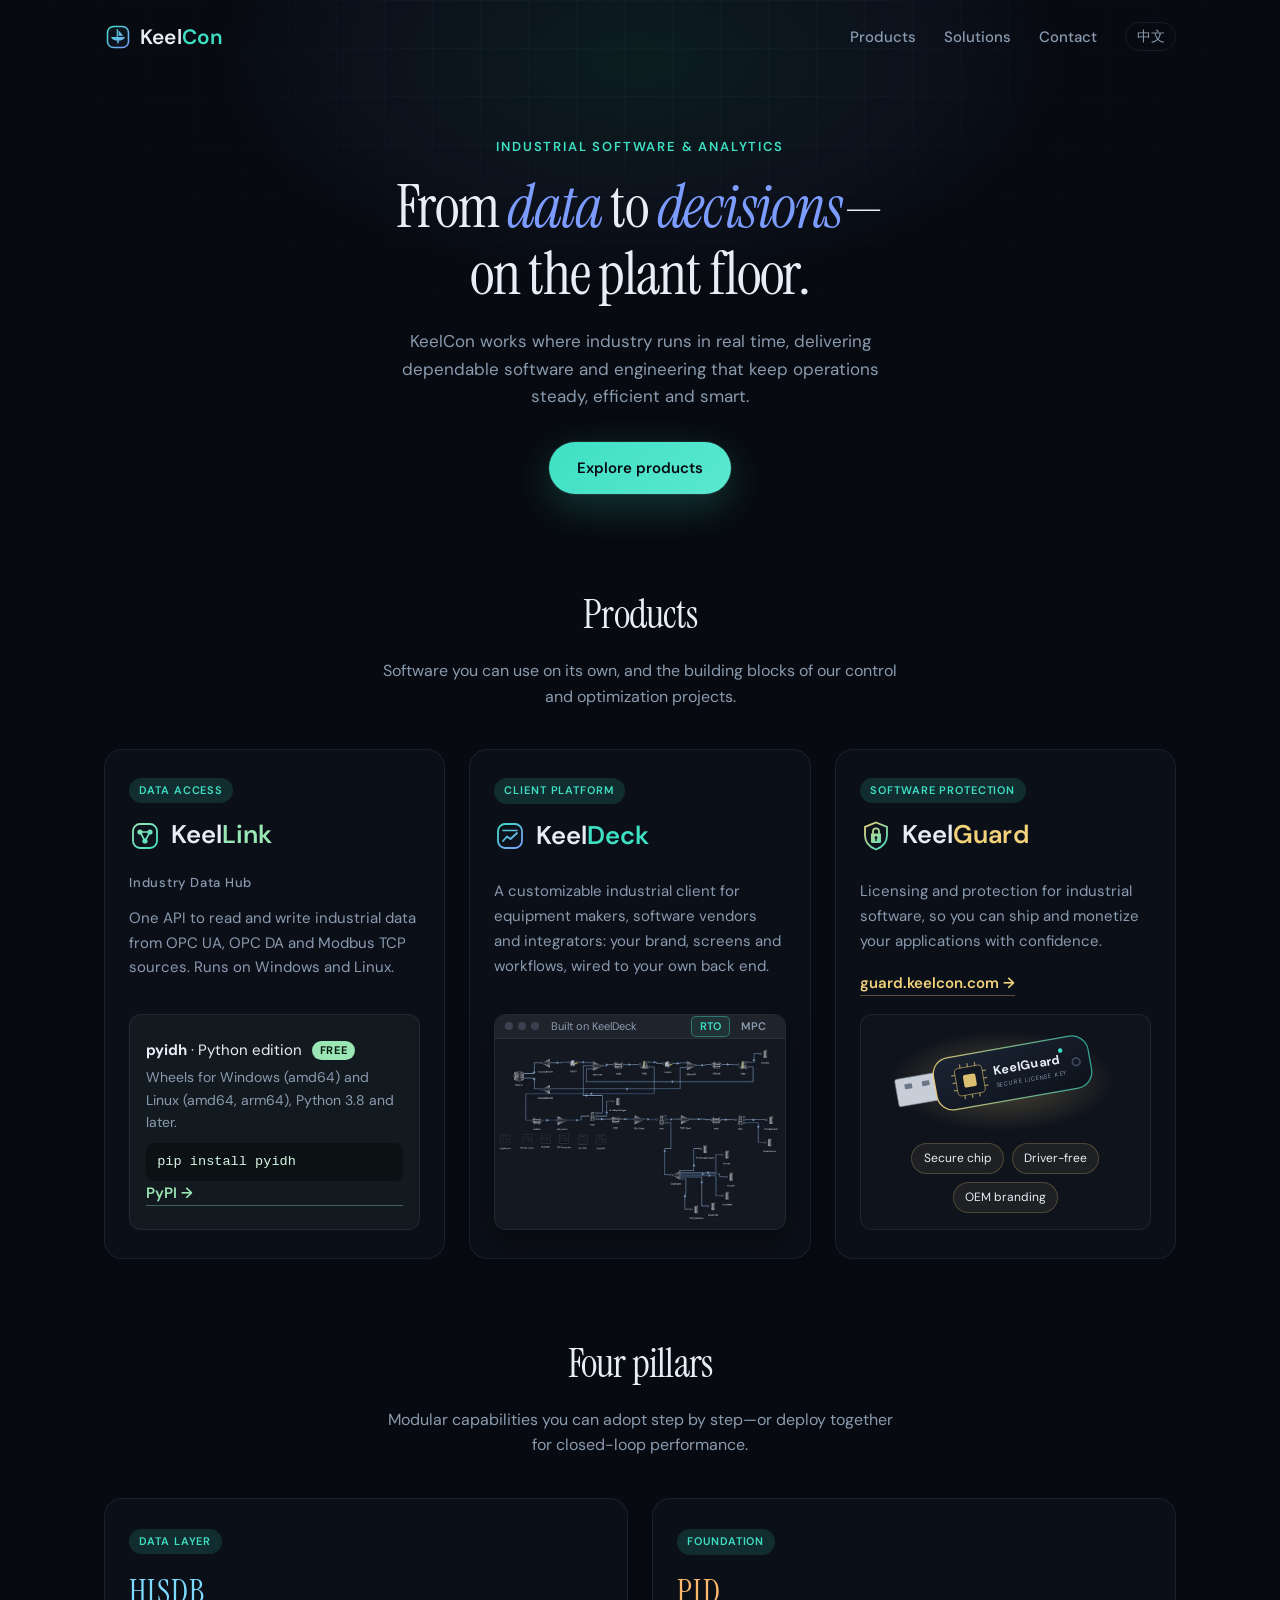
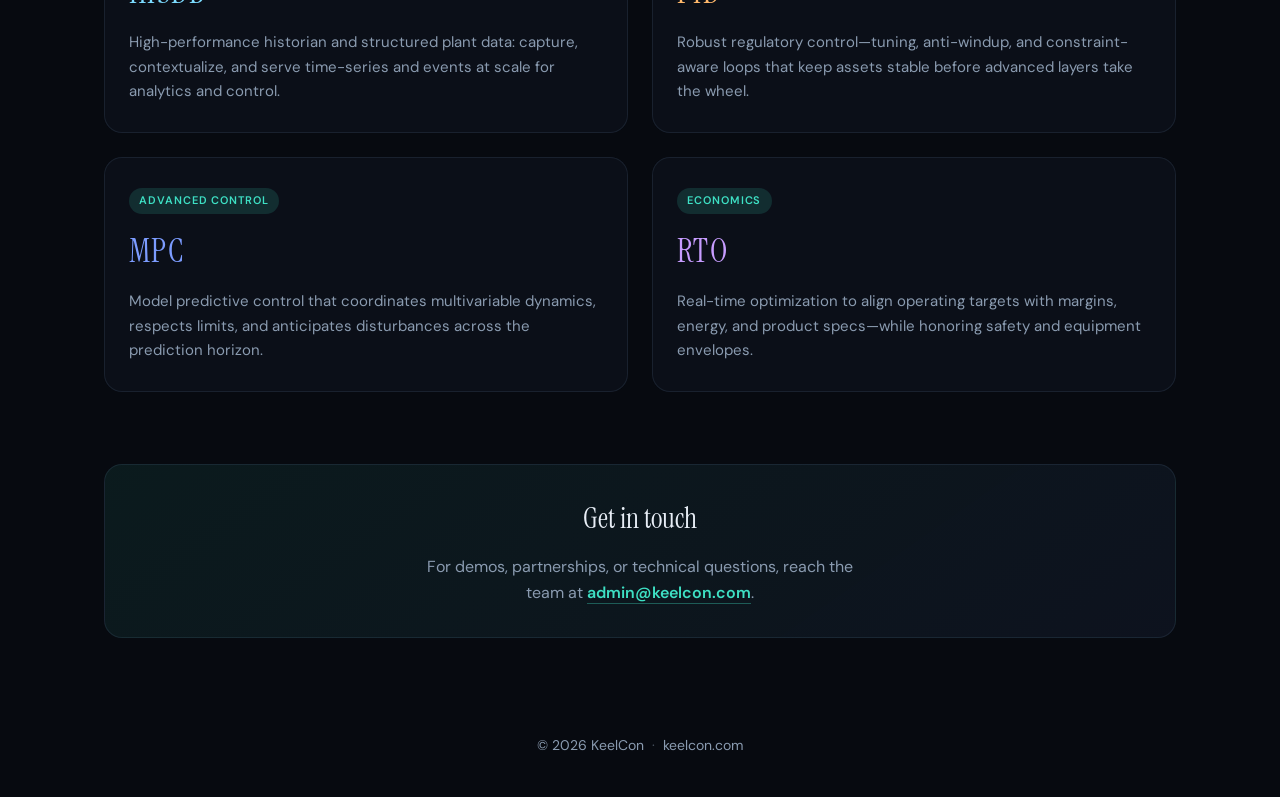
==== index.html @ d495a6c3 "Brand lockups for the logo and product names Icon + "Keel" in white + the rest in the brand colour, " ====
<!DOCTYPE html>
<html lang="en">
  <head>
    <meta charset="UTF-8" />
    <meta name="viewport" content="width=device-width, initial-scale=1.0" />
    <meta
      name="description"
      content="KeelCon — dependable real-time software for industrial operations: data access, client platforms, software protection, and advanced control and optimization."
    />
    <title>KeelCon — Industrial Software, Optimization &amp; Control</title>
    <link rel="canonical" href="https://keelcon.com/" />
    <link rel="alternate" hreflang="en" href="https://keelcon.com/" />
    <link rel="alternate" hreflang="zh-CN" href="https://keelcon.com/zh/" />
    <link rel="alternate" hreflang="x-default" href="https://keelcon.com/" />
    <meta property="og:site_name" content="KeelCon" />
    <meta property="og:title" content="KeelCon — Industrial Software, Optimization &amp; Control" />
    <meta
      property="og:description"
      content="Dependable real-time software for industrial operations, from data access and client platforms to software protection, control and optimization."
    />
    <meta property="og:url" content="https://keelcon.com/" />
    <meta property="og:type" content="website" />
    <meta property="og:locale" content="en_US" />
    <link rel="preconnect" href="https://fonts.googleapis.com" />
    <link rel="preconnect" href="https://fonts.gstatic.com" crossorigin />
    <link
      href="https://fonts.googleapis.com/css2?family=DM+Sans:ital,opsz,wght@0,9..40,400;0,9..40,500;0,9..40,600;0,9..40,700;1,9..40,400&family=Instrument+Serif:ital@0;1&display=swap"
      rel="stylesheet"
    />
    <link rel="stylesheet" href="/styles.css?v=8" />
  </head>
  <body>
    <div class="bg-grid" aria-hidden="true"></div>
    <div class="bg-glow" aria-hidden="true"></div>

    <header class="site-header">
      <a class="logo" href="https://keelcon.com/" aria-label="KeelCon"><svg class="brand-mark" viewBox="0 0 32 32" fill="none" aria-hidden="true"><defs><linearGradient id="kc-g" x1="4" y1="3" x2="28" y2="29" gradientUnits="userSpaceOnUse"><stop stop-color="#3ee0c4"/><stop offset="1" stop-color="#7c9cff"/></linearGradient></defs><rect x="4" y="4" width="24" height="24" rx="7" fill="#0d131d" stroke="url(#kc-g)" stroke-width="1.8"/><path d="M15.2 7.5v8" stroke="url(#kc-g)" stroke-width="1.4" stroke-linecap="round"/><path d="M16.6 8.2l5.4 6.3h-5.4z" fill="url(#kc-g)"/><path d="M8 16h16c-1.1 2.9-3.9 4.4-8 4.4s-6.9-1.5-8-4.4z" fill="url(#kc-g)"/><path d="M14.6 20.2h2.8L16 24.6z" fill="url(#kc-g)"/></svg><span class="brand-word">Keel<b>Con</b></span></a>
      <nav class="nav" aria-label="Primary">
        <a href="#products">Products</a>
        <a class="nav-optional" href="#solutions">Solutions</a>
        <a href="#contact">Contact</a>
        <a class="lang-switch" href="/zh/" hreflang="zh-CN" lang="zh-CN" data-lang="zh">中文</a>
      </nav>
    </header>

    <main>
      <section class="hero">
        <p class="hero-eyebrow">Industrial software &amp; analytics</p>
        <h1 class="hero-title">
          From <em>data</em> to <em>decisions</em>—on the plant floor.
        </h1>
        <p class="hero-lead">
          KeelCon works where industry runs in real time, delivering dependable
          software and engineering that keep operations steady, efficient and
          smart.
        </p>
        <a class="cta" href="#products">Explore products</a>
      </section>

      <section id="products" class="products" aria-labelledby="products-heading">
        <div class="section-head">
          <h2 id="products-heading">Products</h2>
          <p class="section-sub">
            Software you can use on its own, and the building blocks of our
            control and optimization projects.
          </p>
        </div>

        <ul class="pillar-grid product-grid">
          <li class="pillar pillar--keellink">
            <span class="pillar-tag">Data access</span>
            <h3 class="pillar-name"><span class="brand-lockup"><svg class="brand-mark" viewBox="0 0 32 32" fill="none" aria-hidden="true"><defs><linearGradient id="kl-g" x1="4" y1="3" x2="28" y2="29" gradientUnits="userSpaceOnUse"><stop stop-color="#9ae6b4"/><stop offset="1" stop-color="#3ee0c4"/></linearGradient></defs><rect x="4" y="4" width="24" height="24" rx="7" fill="#0d131d" stroke="url(#kl-g)" stroke-width="1.8"/><path d="M11 12l10 0M11 12l5 9M21 12l-5 9" stroke="url(#kl-g)" stroke-width="1.6" stroke-linecap="round"/><circle cx="11" cy="12" r="2.6" fill="url(#kl-g)"/><circle cx="21" cy="12" r="2.6" fill="url(#kl-g)"/><circle cx="16" cy="21" r="2.6" fill="url(#kl-g)"/></svg><span class="brand-word">Keel<b>Link</b></span></span><small class="pillar-fullname">Industry Data Hub</small></h3>
            <p class="pillar-desc">
              One API to read and write industrial data from OPC UA, OPC DA and
              Modbus TCP sources. Runs on Windows and Linux.
            </p>
            <div class="pillar-sub pillar-visual">
              <p class="pillar-sub-head">
                <b>pyidh</b> · Python edition <span class="tag-free">Free</span>
              </p>
              <p class="pillar-sub-desc">Wheels for Windows (amd64) and Linux (amd64, arm64), Python 3.8 and later.</p>
              <code class="pip">pip install pyidh</code>
              <a class="pillar-link" href="https://pypi.org/project/pyidh/">PyPI →</a>
            </div>
          </li>
          <li class="pillar pillar--keeldeck">
            <span class="pillar-tag">Client platform</span>
            <h3 class="pillar-name"><span class="brand-lockup"><svg class="brand-mark" viewBox="0 0 32 32" fill="none" aria-hidden="true"><defs><linearGradient id="kd-g" x1="4" y1="3" x2="28" y2="29" gradientUnits="userSpaceOnUse"><stop stop-color="#3ee0c4"/><stop offset="1" stop-color="#7c9cff"/></linearGradient></defs><rect x="4" y="4" width="24" height="24" rx="7" fill="#0d131d" stroke="url(#kd-g)" stroke-width="1.8"/><path d="M9 10.5h14" stroke="url(#kd-g)" stroke-width="1.6" stroke-linecap="round"/><path d="M9 21l4-4.5 3.5 2.5L23 13" stroke="url(#kd-g)" stroke-width="1.8" stroke-linecap="round" stroke-linejoin="round"/></svg><span class="brand-word">Keel<b>Deck</b></span></span></h3>
            <p class="pillar-desc">
              A customizable industrial client for equipment makers, software
              vendors and integrators: your brand, screens and workflows, wired
              to your own back end.
            </p>
            <div class="pillar-visual deck-shot">
              <div class="deck-shot-bar">
                <i aria-hidden="true"></i><i aria-hidden="true"></i><i aria-hidden="true"></i>
                <span class="deck-shot-label">Built on KeelDeck</span>
                <span class="deck-tabs" role="tablist" aria-label="Screenshots">
                  <button type="button" role="tab" aria-selected="true" data-shot="rto">RTO</button>
                  <button type="button" role="tab" aria-selected="false" data-shot="mpc">MPC</button>
                </span>
              </div>
              <a class="deck-shot-img fit-contain is-active" data-shot="rto" href="/img/keeldeck-rto-full.webp" target="_blank" rel="noopener" title="View full screenshot">
                <img src="/img/keeldeck-rto-card.webp" width="760" height="465" alt="A real-time optimization (RTO) client built on KeelDeck: process flowsheet" loading="lazy" decoding="async" />
              </a>
              <a class="deck-shot-img" data-shot="mpc" href="/img/keeldeck-full.webp?v=2" target="_blank" rel="noopener" title="View full screenshot">
                <img src="/img/keeldeck-card.webp?v=2" width="694" height="408" alt="An advanced process control (MPC) client built on KeelDeck: identification test trends for three manipulated variables" loading="lazy" decoding="async" />
              </a>
            </div>
          </li>
          <li class="pillar pillar--guard">
            <span class="pillar-tag">Software protection</span>
            <h3 class="pillar-name"><span class="brand-lockup"><svg class="brand-mark" viewBox="0 0 32 32" fill="none" aria-hidden="true"><defs><linearGradient id="kg-g" x1="4" y1="3" x2="28" y2="29" gradientUnits="userSpaceOnUse"><stop stop-color="#f2d27a"/><stop offset="1" stop-color="#3ee0c4"/></linearGradient></defs><path d="M16 2.5 27 6.8v8.4c0 6.6-4.6 11.8-11 14.3C9.6 27 5 21.8 5 15.2V6.8L16 2.5Z" fill="#0d131d" stroke="url(#kg-g)" stroke-width="1.8"/><path d="M11 13.5h10v8.2a1.3 1.3 0 0 1-1.3 1.3h-7.4a1.3 1.3 0 0 1-1.3-1.3v-8.2Z" fill="url(#kg-g)"/><path d="M13 13.5v-2.2a3 3 0 0 1 6 0v2.2" stroke="url(#kg-g)" stroke-width="1.8" stroke-linecap="round"/><circle cx="16" cy="17.6" r="1.4" fill="#0d131d"/><path d="M16 18.6v2" stroke="#0d131d" stroke-width="1.4" stroke-linecap="round"/></svg><span class="brand-word">Keel<b>Guard</b></span></span></h3>
            <p class="pillar-desc">
              Licensing and protection for industrial software, so you can ship
              and monetize your applications with confidence.
            </p>
            <a class="pillar-link" href="https://guard.keelcon.com/en/">guard.keelcon.com →</a>
            <div class="pillar-visual guard-visual">
              <svg class="dongle-art" viewBox="30 70 370 160" role="img" aria-label="KeelGuard USB dongle">
                <defs>
                  <linearGradient id="kg-body" x1="0" y1="0" x2="1" y2="1">
                    <stop offset="0" stop-color="#1b2433" />
                    <stop offset="1" stop-color="#0d121b" />
                  </linearGradient>
                  <linearGradient id="kg-edge" x1="0" y1="0" x2="1" y2="0">
                    <stop offset="0" stop-color="#f2d27a" stop-opacity="0.9" />
                    <stop offset="1" stop-color="#3ee0c4" stop-opacity="0.7" />
                  </linearGradient>
                  <radialGradient id="kg-glow" cx="0.5" cy="0.5" r="0.5">
                    <stop offset="0" stop-color="#f2d27a" stop-opacity="0.28" />
                    <stop offset="1" stop-color="#f2d27a" stop-opacity="0" />
                  </radialGradient>
                </defs>
                <ellipse cx="210" cy="150" rx="180" ry="80" fill="url(#kg-glow)" />
                <g transform="rotate(-10 210 150)">
                  <rect x="42" y="118" width="70" height="44" rx="3" fill="#c7ced8" stroke="#8a95a5" />
                  <rect x="56" y="128" width="12" height="8" rx="1" fill="#6b7686" />
                  <rect x="84" y="128" width="12" height="8" rx="1" fill="#6b7686" />
                  <rect x="104" y="98" width="250" height="84" rx="26" fill="url(#kg-body)" stroke="url(#kg-edge)" stroke-width="2" />
                  <circle cx="332" cy="140" r="6" fill="none" stroke="#3a4557" stroke-width="3" />
                  <g transform="translate(138 118)">
                    <rect width="44" height="44" rx="6" fill="#111823" stroke="#f2d27a" stroke-opacity="0.8" />
                    <rect x="12" y="12" width="20" height="20" rx="3" fill="#f2d27a" fill-opacity="0.9" />
                    <path d="M-6 10h6M-6 22h6M-6 34h6M44 10h6M44 22h6M44 34h6M10 -6v6M22 -6v6M34 -6v6M10 44v6M22 44v6M34 44v6" stroke="#f2d27a" stroke-opacity="0.6" stroke-width="2" />
                  </g>
                  <text x="200" y="138" fill="#e8eef6" font-size="20" font-weight="700" letter-spacing="0.5">KeelGuard</text>
                  <text x="200" y="158" fill="#8a9bb0" font-size="9.5" letter-spacing="1.4">SECURE LICENSE KEY</text>
                  <circle cx="310" cy="118" r="3.5" fill="#3ee0c4" />
                </g>
              </svg>
              <ul class="cap-list"><li>Secure chip</li><li>Driver-free</li><li>OEM branding</li></ul>
            </div>
          </li>
        </ul>
      </section>

      <section id="solutions" class="solutions" aria-labelledby="solutions-heading">
        <div class="section-head">
          <h2 id="solutions-heading">Four pillars</h2>
          <p class="section-sub">
            Modular capabilities you can adopt step by step—or deploy together for
            closed-loop performance.
          </p>
        </div>

        <ul class="pillar-grid">
          <li class="pillar pillar--hisdb">
            <span class="pillar-tag">Data layer</span>
            <h3 class="pillar-name">HISDB</h3>
            <p class="pillar-desc">
              High-performance historian and structured plant data: capture,
              contextualize, and serve time-series and events at scale for
              analytics and control.
            </p>
          </li>
          <li class="pillar pillar--pid">
            <span class="pillar-tag">Foundation</span>
            <h3 class="pillar-name">PID</h3>
            <p class="pillar-desc">
              Robust regulatory control—tuning, anti-windup, and constraint-aware
              loops that keep assets stable before advanced layers take the wheel.
            </p>
          </li>
          <li class="pillar pillar--mpc">
            <span class="pillar-tag">Advanced control</span>
            <h3 class="pillar-name">MPC</h3>
            <p class="pillar-desc">
              Model predictive control that coordinates multivariable dynamics,
              respects limits, and anticipates disturbances across the prediction
              horizon.
            </p>
          </li>
          <li class="pillar pillar--rto">
            <span class="pillar-tag">Economics</span>
            <h3 class="pillar-name">RTO</h3>
            <p class="pillar-desc">
              Real-time optimization to align operating targets with margins,
              energy, and product specs—while honoring safety and equipment
              envelopes.
            </p>
          </li>
        </ul>
      </section>

      <section id="contact" class="contact" aria-labelledby="contact-heading">
        <div class="contact-card">
          <h2 id="contact-heading">Get in touch</h2>
          <p>
            For demos, partnerships, or technical questions, reach the team at
            <a class="email" href="mailto:admin@keelcon.com">admin@keelcon.com</a>.
          </p>
        </div>
      </section>
    </main>

    <footer class="site-footer">
      <span>&copy; <span id="year"></span> KeelCon</span>
      <span class="footer-dot" aria-hidden="true">·</span>
      <a href="https://keelcon.com/">keelcon.com</a>
    </footer>

    <script>
      document.getElementById("year").textContent = new Date().getFullYear();
      // Remember an explicit language choice; the edge redirect on "/" honours it.
      document.querySelectorAll("[data-lang]").forEach(function (a) {
        a.addEventListener("click", function () {
          document.cookie = "kc_lang=" + a.dataset.lang + "; path=/; max-age=31536000; SameSite=Lax; Secure";
        });
      });
      // KeelDeck screenshots: switch between the RTO and MPC views.
      document.querySelectorAll(".deck-shot").forEach(function (box) {
        var tabs = box.querySelectorAll("[role=tab]");
        tabs.forEach(function (tab) {
          tab.addEventListener("click", function () {
            tabs.forEach(function (t) { t.setAttribute("aria-selected", String(t === tab)); });
            box.querySelectorAll(".deck-shot-img").forEach(function (shot) {
              shot.classList.toggle("is-active", shot.dataset.shot === tab.dataset.shot);
            });
          });
        });
      });
    </script>
  </body>
</html>
---- styles.css ----
:root {
  --bg-deep: #070a10;
  --bg-card: rgba(14, 18, 28, 0.72);
  --border: rgba(120, 160, 200, 0.12);
  --text: #e8eef6;
  --text-muted: #8a9bb0;
  --accent: #3ee0c4;
  --accent-soft: rgba(62, 224, 196, 0.14);
  --accent-2: #7c9cff;
  --font-sans: "DM Sans", system-ui, sans-serif;
  --font-display: "Instrument Serif", Georgia, serif;
  --radius: 18px;
  --radius-sm: 12px;
  --max: 1120px;
}

*,
*::before,
*::after {
  box-sizing: border-box;
}

html {
  scroll-behavior: smooth;
}

body {
  margin: 0;
  min-height: 100vh;
  font-family: var(--font-sans);
  font-size: 1rem;
  line-height: 1.6;
  color: var(--text);
  background: var(--bg-deep);
  overflow-x: hidden;
}

.bg-grid {
  position: fixed;
  inset: 0;
  background-image:
    linear-gradient(rgba(120, 160, 200, 0.04) 1px, transparent 1px),
    linear-gradient(90deg, rgba(120, 160, 200, 0.04) 1px, transparent 1px);
  background-size: 48px 48px;
  mask-image: radial-gradient(ellipse 80% 60% at 50% 0%, black 20%, transparent 75%);
  pointer-events: none;
  z-index: 0;
}

.bg-glow {
  position: fixed;
  top: -20%;
  left: 50%;
  transform: translateX(-50%);
  width: 120%;
  max-width: 900px;
  height: 480px;
  background: radial-gradient(
    ellipse at center,
    rgba(62, 224, 196, 0.09) 0%,
    rgba(124, 156, 255, 0.05) 45%,
    transparent 70%
  );
  pointer-events: none;
  z-index: 0;
}

.site-header,
main,
.site-footer {
  position: relative;
  z-index: 1;
}

.site-header {
  display: flex;
  align-items: center;
  justify-content: space-between;
  max-width: var(--max);
  margin: 0 auto;
  padding: 1.25rem 1.5rem;
}

/* Brand lockups (logo and product names): icon + "Keel" in white + the
   rest of the name in the brand colour, as on guard.keelcon.com. */
.logo {
  display: inline-flex;
  align-items: center;
  gap: 0.5rem;
  font-family: var(--font-sans);
  font-size: 1.3rem;
  font-weight: 600;
  letter-spacing: 0.01em;
  color: var(--text);
  text-decoration: none;
}

.logo .brand-mark {
  width: 28px;
  height: 28px;
}

.logo .brand-word b,
.logo:hover {
  color: var(--accent);
}

.brand-word b {
  font-weight: inherit;
}

.brand-mark {
  flex: none;
}

.brand-lockup {
  display: inline-flex;
  align-items: center;
  gap: 0.6rem;
  font-family: var(--font-sans);
  font-size: 1.6rem;
  font-weight: 600;
  letter-spacing: 0.005em;
  color: var(--text);
}

.brand-lockup .brand-mark {
  width: 32px;
  height: 32px;
}

.nav {
  display: flex;
  gap: 1.75rem;
}

.nav {
  align-items: center;
}

.nav a {
  color: var(--text-muted);
  text-decoration: none;
  font-size: 0.9375rem;
  font-weight: 500;
  transition: color 0.2s ease;
}

.nav a:hover {
  color: var(--text);
}

.nav a {
  white-space: nowrap;
}

/* The hero CTA already leads to #solutions, so its nav link can go first. */
@media (max-width: 420px) {
  .nav .nav-optional {
    display: none;
  }
}

.nav .lang-switch {
  padding: 0.15rem 0.65rem;
  font-size: 0.85rem;
  border: 1px solid var(--border);
  border-radius: 999px;
}

@media (max-width: 480px) {
  .nav {
    gap: 0.75rem;
  }

  .nav a {
    font-size: 0.875rem;
  }

  .nav .lang-switch {
    padding: 0.1rem 0.5rem;
    font-size: 0.8rem;
  }
}

/* Chinese page: system CJK fonts (Google Fonts is not reliably reachable
   from mainland China), sans-serif headings with a heavier weight. */
html[lang="zh-CN"] {
  --font-sans: -apple-system, BlinkMacSystemFont, "Segoe UI", "PingFang SC", "Hiragino Sans GB", "Microsoft YaHei", "Noto Sans SC", sans-serif;
  --font-display: var(--font-sans);
}

html[lang="zh-CN"] .hero-title,
html[lang="zh-CN"] .section-head h2,
html[lang="zh-CN"] .contact-card h2 {
  font-weight: 700;
  letter-spacing: 0;
}

html[lang="zh-CN"] .hero-title {
  max-width: none;
}

html[lang="zh-CN"] .hero-title em {
  font-style: normal;
}

html[lang="zh-CN"] .logo,
html[lang="zh-CN"] .pillar-name {
  font-weight: 600;
}

main {
  max-width: var(--max);
  margin: 0 auto;
  padding: 0 1.5rem 4rem;
}

.hero {
  padding: 3rem 0 4.5rem;
  text-align: center;
}

@media (min-width: 640px) {
  .hero {
    padding: 4rem 0 5.5rem;
  }
}

.hero-eyebrow {
  margin: 0 0 1rem;
  font-size: 0.8125rem;
  font-weight: 600;
  letter-spacing: 0.14em;
  text-transform: uppercase;
  color: var(--accent);
}

.hero-title {
  margin: 0 auto 1.25rem;
  max-width: 18ch;
  font-family: var(--font-display);
  font-size: clamp(2.5rem, 6vw, 3.75rem);
  font-weight: 400;
  line-height: 1.12;
  letter-spacing: -0.02em;
}

.hero-title em {
  font-style: italic;
  color: var(--accent-2);
}

.hero-lead {
  margin: 0 auto 2rem;
  max-width: 42ch;
  color: var(--text-muted);
  font-size: 1.0625rem;
}

.cta {
  display: inline-flex;
  align-items: center;
  justify-content: center;
  padding: 0.875rem 1.75rem;
  font-weight: 600;
  font-size: 0.9375rem;
  color: var(--bg-deep);
  background: linear-gradient(135deg, var(--accent) 0%, #5ae8d0 100%);
  border-radius: 999px;
  text-decoration: none;
  box-shadow: 0 0 0 1px rgba(255, 255, 255, 0.08), 0 12px 40px rgba(62, 224, 196, 0.22);
  transition: transform 0.2s ease, box-shadow 0.2s ease;
}

.cta:hover {
  transform: translateY(-2px);
  box-shadow: 0 0 0 1px rgba(255, 255, 255, 0.12), 0 16px 48px rgba(62, 224, 196, 0.28);
}

.section-head {
  margin-bottom: 2.5rem;
  text-align: center;
}

.section-head h2 {
  margin: 0 0 0.75rem;
  font-family: var(--font-display);
  font-size: clamp(2rem, 4vw, 2.5rem);
  font-weight: 400;
  letter-spacing: -0.02em;
}

.section-sub {
  margin: 0 auto;
  max-width: 48ch;
  color: var(--text-muted);
  font-size: 1rem;
}

.pillar-grid {
  list-style: none;
  margin: 0;
  padding: 0;
  display: grid;
  gap: 1.25rem;
}

@media (min-width: 720px) {
  .pillar-grid {
    grid-template-columns: repeat(2, 1fr);
    gap: 1.5rem;
  }
}

.pillar {
  margin: 0;
  padding: 1.75rem 1.5rem;
  background: var(--bg-card);
  border: 1px solid var(--border);
  border-radius: var(--radius);
  backdrop-filter: blur(12px);
  transition: border-color 0.25s ease, transform 0.25s ease, box-shadow 0.25s ease;
}

.pillar:hover {
  border-color: rgba(62, 224, 196, 0.25);
  transform: translateY(-4px);
  box-shadow: 0 20px 50px rgba(0, 0, 0, 0.35);
}

.pillar-tag {
  display: inline-block;
  margin-bottom: 0.75rem;
  padding: 0.25rem 0.65rem;
  font-size: 0.6875rem;
  font-weight: 600;
  letter-spacing: 0.08em;
  text-transform: uppercase;
  color: var(--accent);
  background: var(--accent-soft);
  border-radius: 999px;
}

.pillar-name {
  margin: 0 0 0.75rem;
  font-family: var(--font-display);
  font-size: 2rem;
  font-weight: 400;
  letter-spacing: 0.04em;
}

.pillar-desc {
  margin: 0;
  color: var(--text-muted);
  font-size: 0.9375rem;
  line-height: 1.65;
}

.pillar--hisdb .pillar-name {
  color: #7cdbff;
}

.pillar--pid .pillar-name {
  color: #ffb86b;
}

.pillar--mpc .pillar-name {
  color: var(--accent-2);
}

.pillar--rto .pillar-name {
  color: #c79cff;
}

.pillar--keeldeck .brand-word b {
  color: var(--accent);
}

.pillar--keellink .brand-word b {
  color: #9ae6b4;
}

.pillar-fullname {
  display: block;
  margin-top: 0.35rem;
  font-family: var(--font-sans);
  font-size: 0.8125rem;
  font-weight: 500;
  letter-spacing: 0.06em;
  color: var(--text-muted);
}

/* Free Python edition inside the IDH card */
.pillar-sub {
  margin-top: 1.1rem;
  padding: 0.9rem 1rem;
  background: rgba(154, 230, 180, 0.05);
  border: 1px solid var(--border);
  border-radius: var(--radius-sm);
}

.pillar-sub-head {
  margin: 0 0 0.25rem;
  font-size: 0.9375rem;
}

.pillar-sub-desc {
  margin: 0 0 0.6rem;
  font-size: 0.875rem;
  color: var(--text-muted);
}

.tag-free {
  display: inline-block;
  margin-left: 0.35rem;
  padding: 0.05rem 0.5rem;
  font-size: 0.6875rem;
  font-weight: 700;
  letter-spacing: 0.06em;
  text-transform: uppercase;
  vertical-align: 0.1em;
  color: #0b1a12;
  background: #9ae6b4;
  border-radius: 999px;
}

.pip {
  display: block;
  padding: 0.5rem 0.7rem;
  overflow-x: auto;
  font-family: ui-monospace, SFMono-Regular, Consolas, "Liberation Mono", monospace;
  font-size: 0.85rem;
  white-space: nowrap;
  color: #d7f5e2;
  background: rgba(0, 0, 0, 0.35);
  border-radius: 8px;
}

.pillar--keellink .pillar-link {
  margin-top: 0.7rem;
  color: #9ae6b4;
  border-bottom-color: rgba(154, 230, 180, 0.35);
}

.pillar--keellink .pillar-link:hover {
  border-bottom-color: rgba(154, 230, 180, 0.8);
}

@media (min-width: 1000px) {
  .product-grid {
    grid-template-columns: repeat(3, 1fr);
  }
}

/* Product cards: text on top, a visual panel pinned to the bottom so the
   three cards line up regardless of description length. */
.product-grid .pillar {
  display: flex;
  flex-direction: column;
  align-items: flex-start;
}

.product-grid .pillar-desc {
  margin-bottom: 1.1rem;
}

.product-grid .pillar-link {
  margin-top: 0;
  margin-bottom: 1.1rem;
}

.pillar-visual {
  align-self: stretch;
  margin-top: auto;
}

.pillar-sub.pillar-visual {
  margin-top: auto;
}

.pillar-sub .pillar-link {
  margin-bottom: 0;
}

/* Product screenshot framed as an app window; links to the full image. */
.deck-shot {
  display: flex;
  flex-direction: column;
  overflow: hidden;
  text-decoration: none;
  background: #16191f;
  border: 1px solid var(--border);
  border-radius: var(--radius-sm);
  box-shadow: 0 14px 32px rgba(0, 0, 0, 0.35);
  transition: border-color 0.2s ease;
}

.deck-shot:hover {
  border-color: rgba(62, 224, 196, 0.45);
}

.deck-shot-bar {
  display: flex;
  flex: none;
  align-items: center;
  gap: 5px;
  height: 24px;
  padding: 0 10px;
  font-size: 0.6875rem;
  color: var(--text-muted);
  background: #1f232b;
  border-bottom: 1px solid rgba(255, 255, 255, 0.06);
}

.deck-shot-bar i {
  width: 8px;
  height: 8px;
  background: #3a4150;
  border-radius: 50%;
}

.deck-shot-label {
  margin-left: 0.4rem;
  white-space: nowrap;
}

.deck-tabs {
  display: flex;
  gap: 2px;
  margin-left: auto;
}

.deck-tabs button {
  padding: 1px 8px;
  font: inherit;
  font-size: 0.6875rem;
  font-weight: 600;
  color: var(--text-muted);
  cursor: pointer;
  background: transparent;
  border: 1px solid transparent;
  border-radius: 5px;
}

.deck-tabs button[aria-selected="true"] {
  color: var(--accent);
  background: rgba(62, 224, 196, 0.08);
  border-color: rgba(62, 224, 196, 0.4);
}

.deck-tabs button:focus-visible {
  outline: 2px solid var(--accent);
  outline-offset: 1px;
}

.deck-shot-img {
  display: none;
  flex: 1;
  min-height: 0;
}

.deck-shot-img.is-active {
  display: block;
}

.deck-shot-img img {
  display: block;
  width: 100%;
  height: 100%;
  object-fit: cover;
  object-position: left top;
}

/* The RTO flowsheet keeps its full width; the frame matches its background. */
.deck-shot-img.fit-contain {
  background: #121822;
}

.deck-shot-img.fit-contain img {
  object-fit: contain;
  object-position: center;
}

.guard-visual {
  display: flex;
  flex-direction: column;
  justify-content: center;
  gap: 0.75rem;
  padding: 1rem;
  background: rgba(255, 255, 255, 0.02);
  border: 1px solid var(--border);
  border-radius: var(--radius-sm);
}

.cap-list {
  display: flex;
  flex-wrap: wrap;
  justify-content: center;
  gap: 0.5rem;
  margin: 0;
  padding: 0;
  list-style: none;
}

.cap-list li {
  padding: 0.4rem 0.8rem;
  font-size: 0.8125rem;
  white-space: nowrap;
  color: var(--text);
  background: rgba(62, 224, 196, 0.07);
  border: 1px solid rgba(62, 224, 196, 0.2);
  border-radius: 999px;
}

.guard-visual .cap-list li {
  padding: 0.3rem 0.7rem;
  font-size: 0.75rem;
  background: rgba(242, 210, 122, 0.07);
  border-color: rgba(242, 210, 122, 0.22);
}

.dongle-art {
  display: block;
  width: 100%;
  max-width: 240px;
  height: auto;
  margin: 0 auto;
}

.dongle-art text {
  font-family: var(--font-sans);
}

@media (min-width: 1000px) {
  .product-grid .pillar-visual {
    height: 13.5rem;
  }

  .pillar-sub.pillar-visual {
    display: flex;
    flex-direction: column;
    justify-content: center;
  }
}

.pillar--guard .brand-word b {
  color: #f2d27a;
}

.pillar-link {
  display: inline-block;
  margin-top: 1rem;
  font-size: 0.9375rem;
  font-weight: 600;
  color: #f2d27a;
  text-decoration: none;
  border-bottom: 1px solid rgba(242, 210, 122, 0.35);
  transition: border-color 0.2s ease;
}

.pillar-link:hover {
  border-bottom-color: rgba(242, 210, 122, 0.8);
}

.solutions {
  margin-top: 4.5rem;
}

.contact {
  margin-top: 4.5rem;
}

.contact-card {
  padding: 2rem 1.75rem;
  text-align: center;
  background: linear-gradient(145deg, rgba(62, 224, 196, 0.08) 0%, rgba(124, 156, 255, 0.06) 100%);
  border: 1px solid var(--border);
  border-radius: var(--radius);
}

.contact-card h2 {
  margin: 0 0 0.75rem;
  font-family: var(--font-display);
  font-size: 1.75rem;
  font-weight: 400;
}

.contact-card p {
  margin: 0;
  color: var(--text-muted);
  max-width: 40ch;
  margin-left: auto;
  margin-right: auto;
}

.email {
  color: var(--accent);
  font-weight: 600;
  text-decoration: none;
  border-bottom: 1px solid rgba(62, 224, 196, 0.35);
  transition: color 0.2s ease, border-color 0.2s ease;
}

.email:hover {
  color: #6ef0da;
  border-bottom-color: rgba(62, 224, 196, 0.6);
}

.site-footer {
  max-width: var(--max);
  margin: 0 auto;
  padding: 2rem 1.5rem 2.5rem;
  display: flex;
  flex-wrap: wrap;
  align-items: center;
  justify-content: center;
  gap: 0.5rem;
  font-size: 0.875rem;
  color: var(--text-muted);
}

.site-footer a {
  color: var(--text-muted);
  text-decoration: none;
}

.site-footer a:hover {
  color: var(--accent);
}

.footer-dot {
  opacity: 0.5;
}
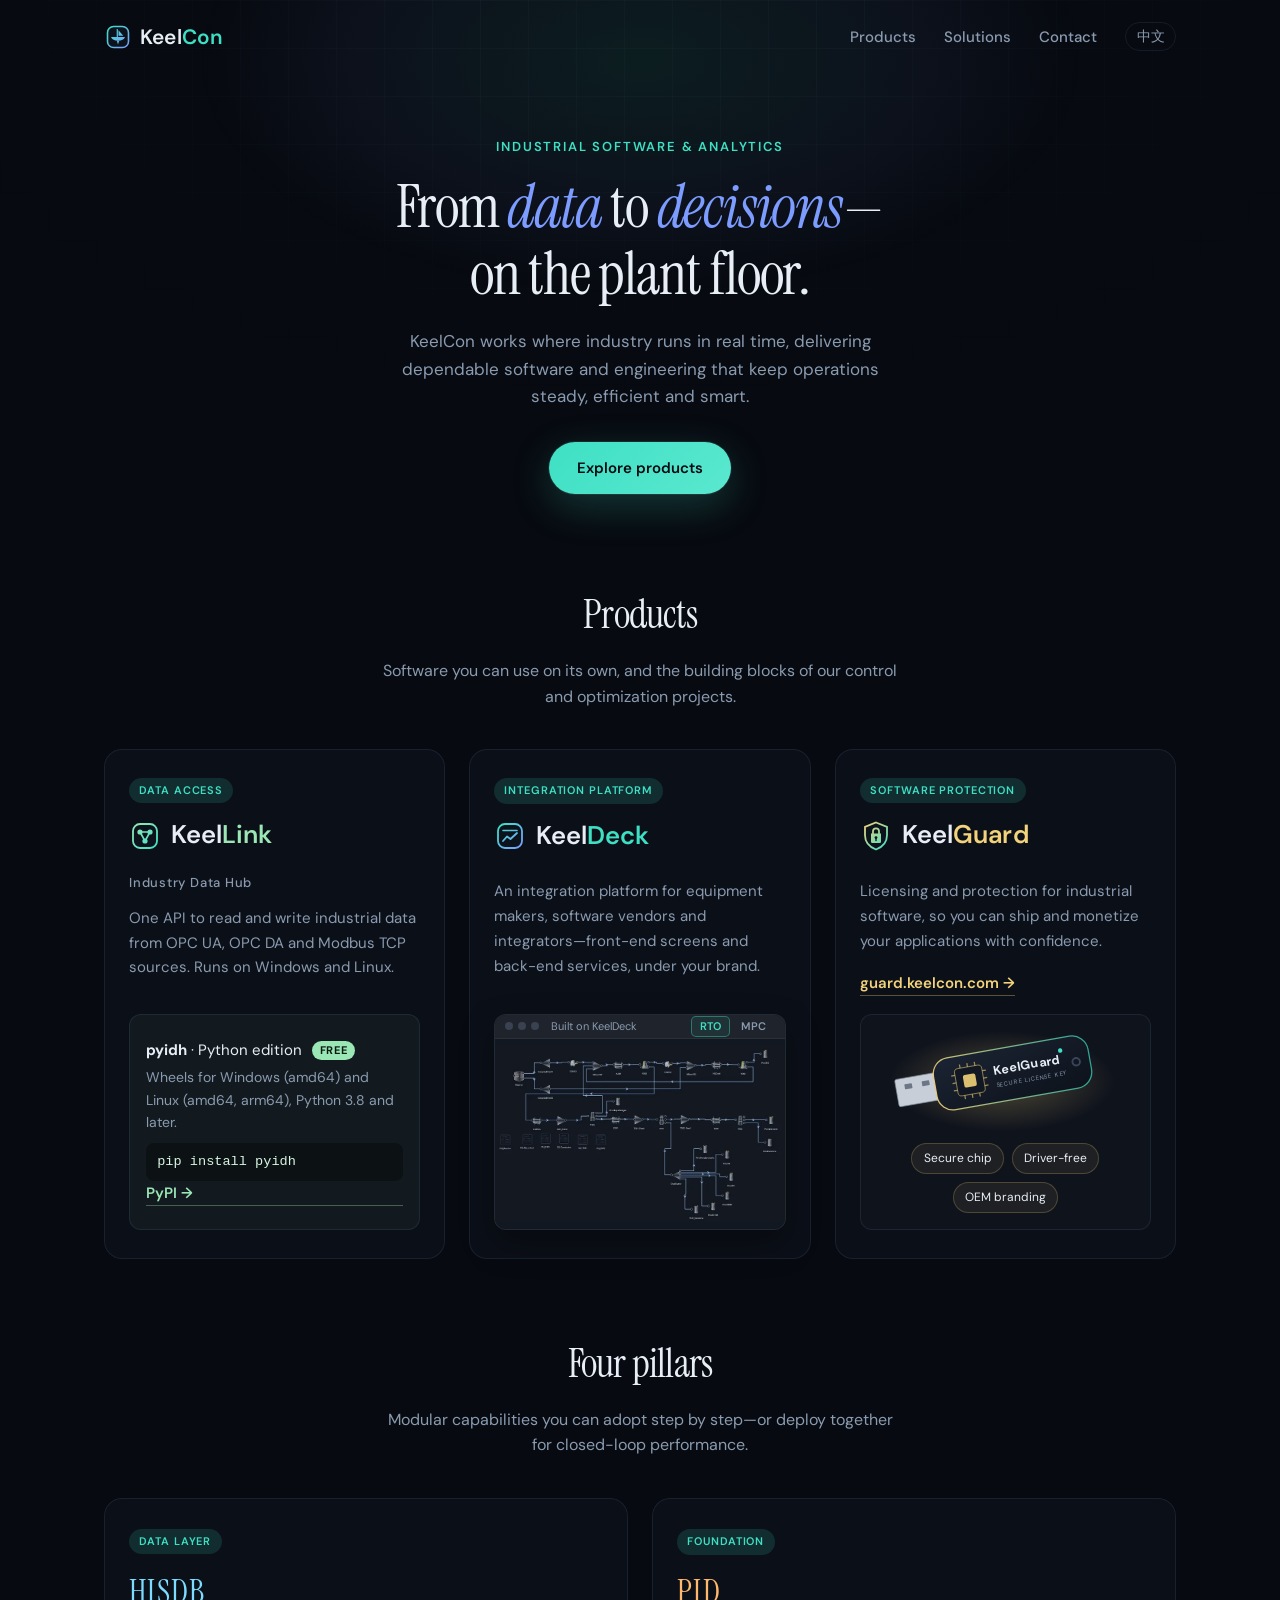
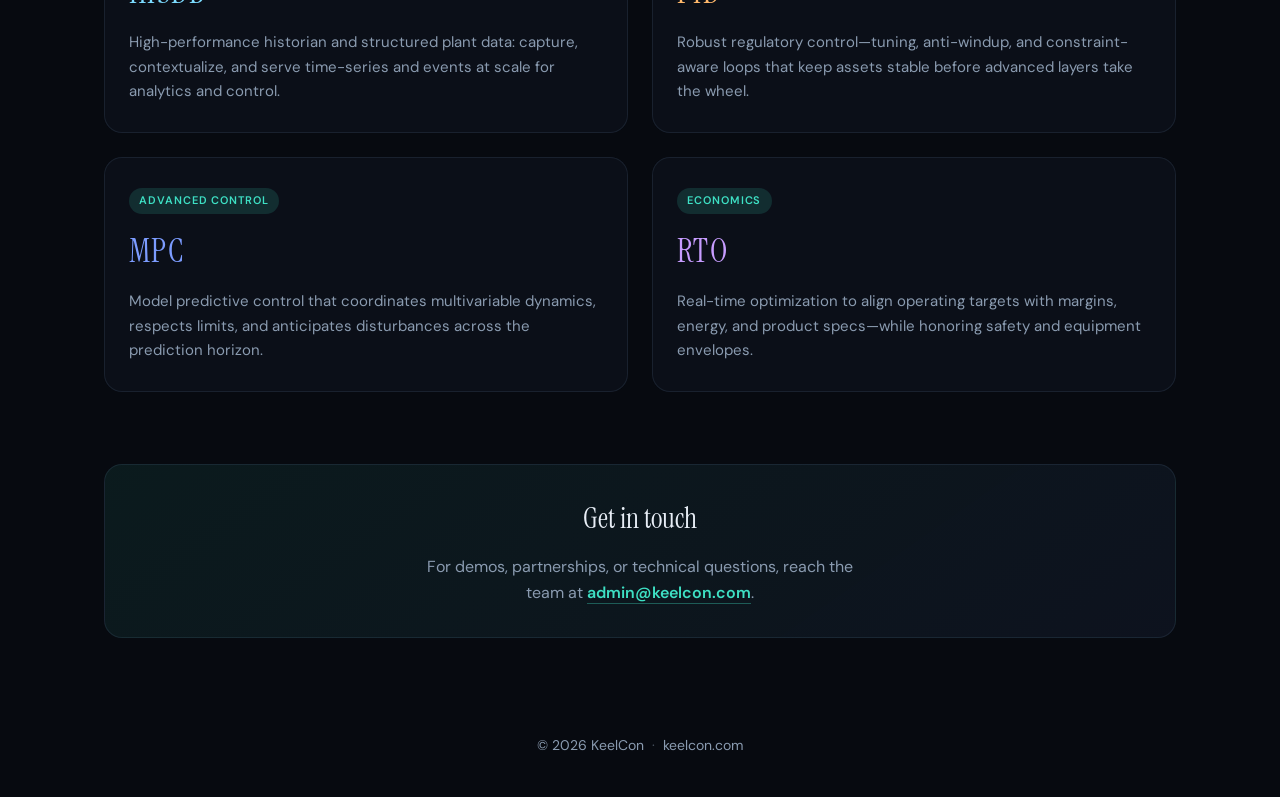
==== commit 91d4e406: "Describe KeelDeck as an integration platform KeelDeck covers both front-end screens and back-end ser" ====
--- a/index.html
+++ b/index.html
@@ -5,7 +5,7 @@
     <meta name="viewport" content="width=device-width, initial-scale=1.0" />
     <meta
       name="description"
-      content="KeelCon — dependable real-time software for industrial operations: data access, client platforms, software protection, and advanced control and optimization."
+      content="KeelCon — dependable real-time software for industrial operations: data access, integration platforms, software protection, and advanced control and optimization."
     />
     <title>KeelCon — Industrial Software, Optimization &amp; Control</title>
     <link rel="canonical" href="https://keelcon.com/" />
@@ -16,7 +16,7 @@
     <meta property="og:title" content="KeelCon — Industrial Software, Optimization &amp; Control" />
     <meta
       property="og:description"
-      content="Dependable real-time software for industrial operations, from data access and client platforms to software protection, control and optimization."
+      content="Dependable real-time software for industrial operations, from data access and integration platforms to software protection, control and optimization."
     />
     <meta property="og:url" content="https://keelcon.com/" />
     <meta property="og:type" content="website" />
@@ -84,12 +84,12 @@
             </div>
           </li>
           <li class="pillar pillar--keeldeck">
-            <span class="pillar-tag">Client platform</span>
+            <span class="pillar-tag">Integration platform</span>
             <h3 class="pillar-name"><span class="brand-lockup"><svg class="brand-mark" viewBox="0 0 32 32" fill="none" aria-hidden="true"><defs><linearGradient id="kd-g" x1="4" y1="3" x2="28" y2="29" gradientUnits="userSpaceOnUse"><stop stop-color="#3ee0c4"/><stop offset="1" stop-color="#7c9cff"/></linearGradient></defs><rect x="4" y="4" width="24" height="24" rx="7" fill="#0d131d" stroke="url(#kd-g)" stroke-width="1.8"/><path d="M9 10.5h14" stroke="url(#kd-g)" stroke-width="1.6" stroke-linecap="round"/><path d="M9 21l4-4.5 3.5 2.5L23 13" stroke="url(#kd-g)" stroke-width="1.8" stroke-linecap="round" stroke-linejoin="round"/></svg><span class="brand-word">Keel<b>Deck</b></span></span></h3>
             <p class="pillar-desc">
-              A customizable industrial client for equipment makers, software
-              vendors and integrators: your brand, screens and workflows, wired
-              to your own back end.
+              An integration platform for equipment makers, software vendors
+              and integrators—front-end screens and back-end services, under
+              your brand.
             </p>
             <div class="pillar-visual deck-shot">
               <div class="deck-shot-bar">
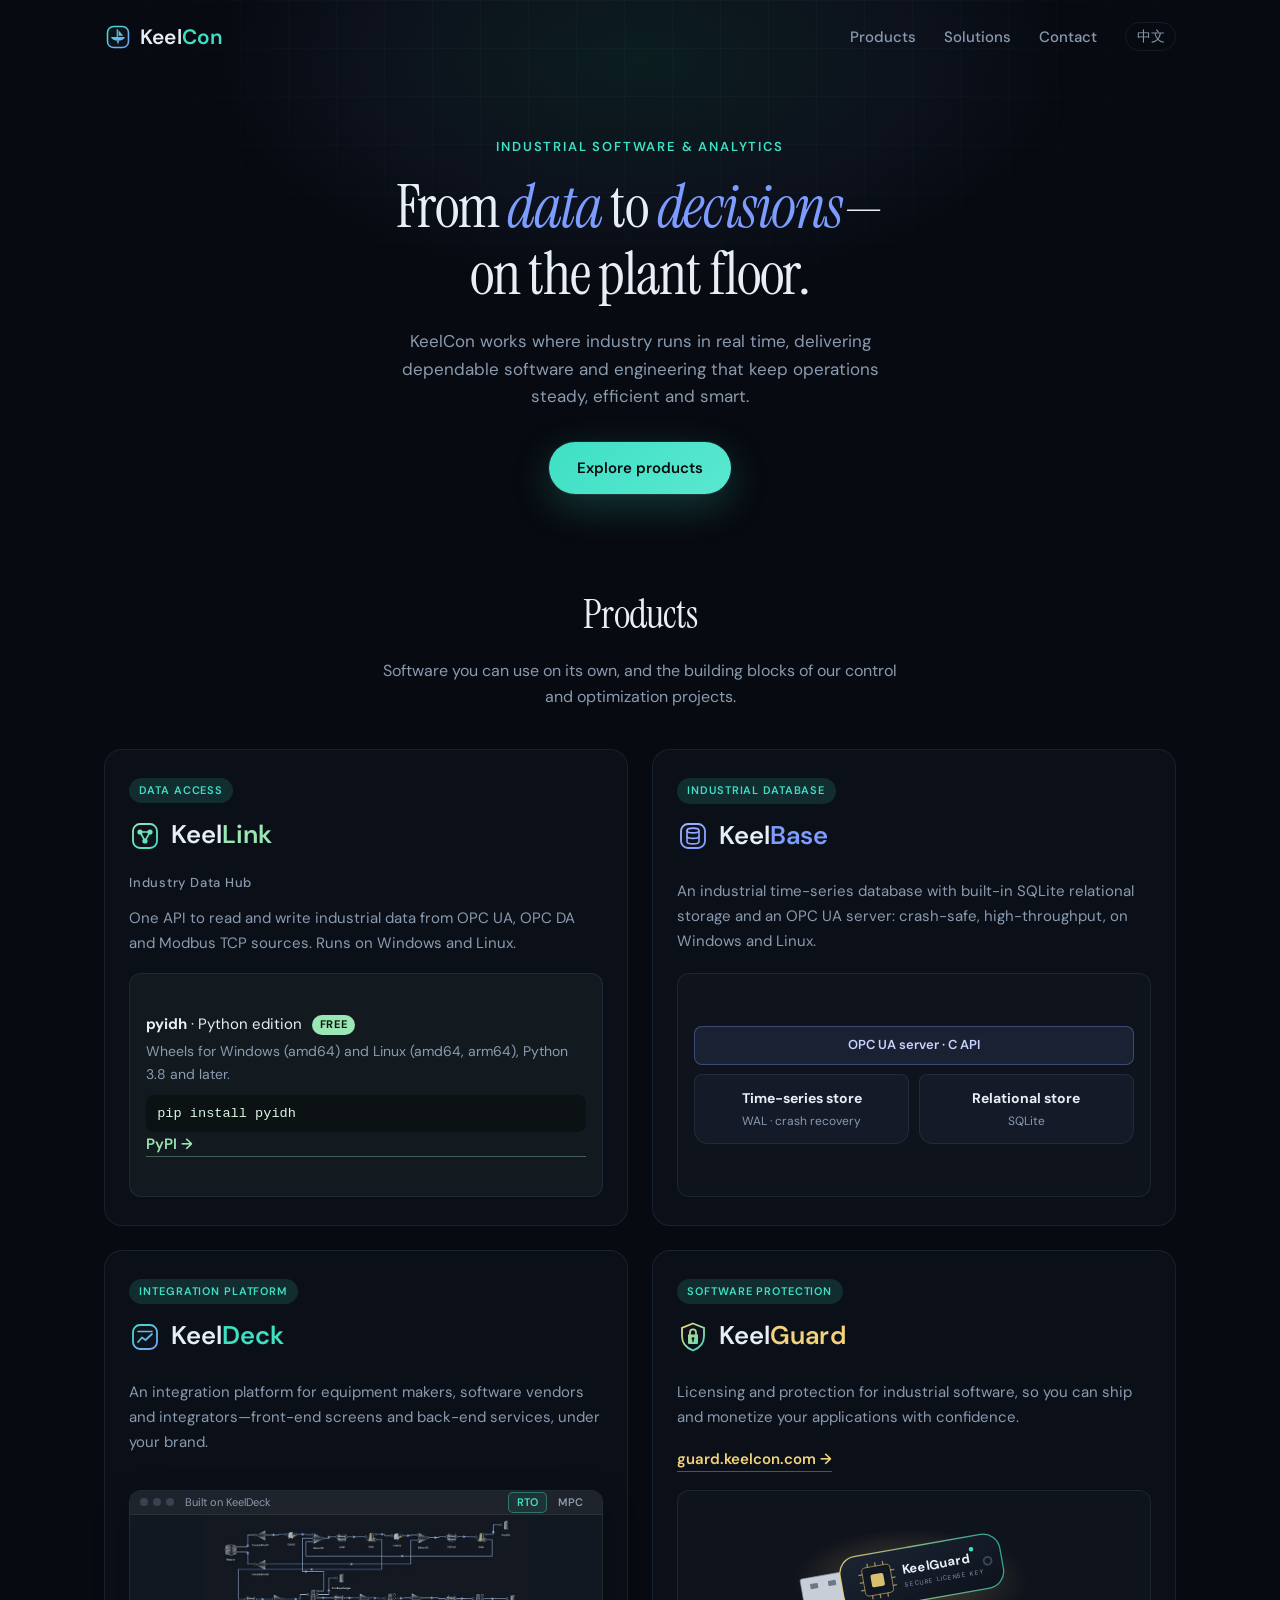
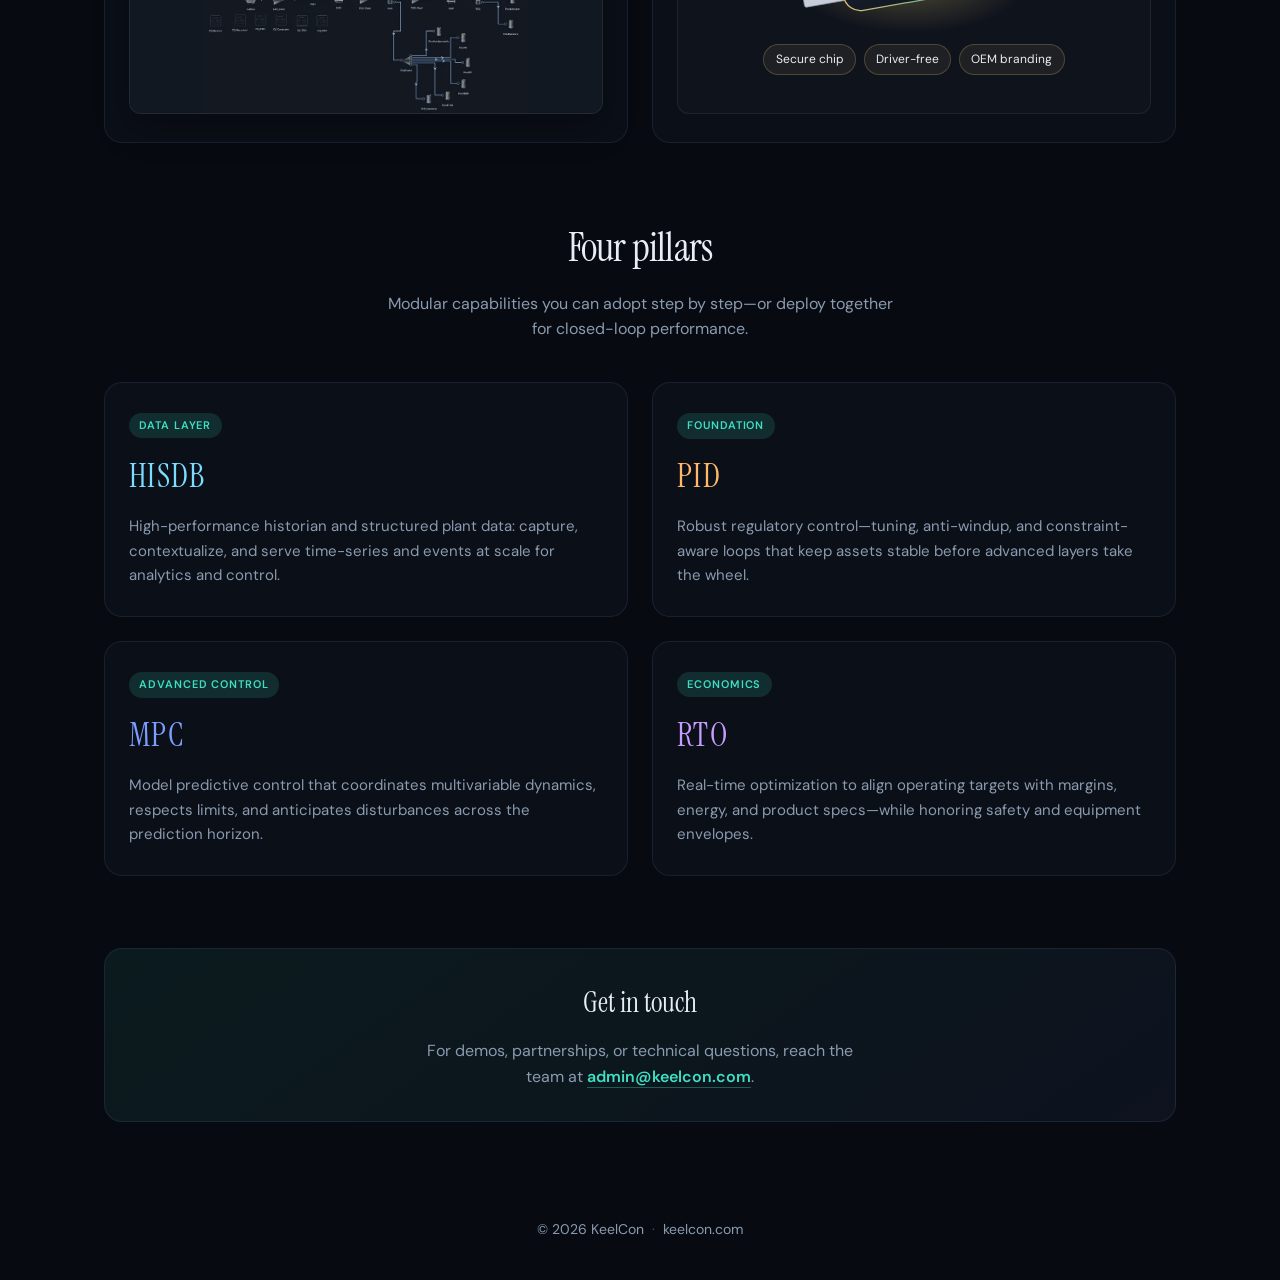
==== commit e7e635e4: "Add KeelBase (formerly KeelTdb) to the products - Industrial time-series database with built-in SQLi" ====
--- a/index.html
+++ b/index.html
@@ -5,7 +5,7 @@
     <meta name="viewport" content="width=device-width, initial-scale=1.0" />
     <meta
       name="description"
-      content="KeelCon — dependable real-time software for industrial operations: data access, integration platforms, software protection, and advanced control and optimization."
+      content="KeelCon — dependable real-time software for industrial operations: data access, industrial databases, integration platforms, software protection, and advanced control and optimization."
     />
     <title>KeelCon — Industrial Software, Optimization &amp; Control</title>
     <link rel="canonical" href="https://keelcon.com/" />
@@ -16,7 +16,7 @@
     <meta property="og:title" content="KeelCon — Industrial Software, Optimization &amp; Control" />
     <meta
       property="og:description"
-      content="Dependable real-time software for industrial operations, from data access and integration platforms to software protection, control and optimization."
+      content="Dependable real-time software for industrial operations, from data access, industrial databases and integration platforms to software protection, control and optimization."
     />
     <meta property="og:url" content="https://keelcon.com/" />
     <meta property="og:type" content="website" />
@@ -27,7 +27,7 @@
       href="https://fonts.googleapis.com/css2?family=DM+Sans:ital,opsz,wght@0,9..40,400;0,9..40,500;0,9..40,600;0,9..40,700;1,9..40,400&family=Instrument+Serif:ital@0;1&display=swap"
       rel="stylesheet"
     />
-    <link rel="stylesheet" href="/styles.css?v=8" />
+    <link rel="stylesheet" href="/styles.css?v=9" />
   </head>
   <body>
     <div class="bg-grid" aria-hidden="true"></div>
@@ -81,6 +81,22 @@
               <p class="pillar-sub-desc">Wheels for Windows (amd64) and Linux (amd64, arm64), Python 3.8 and later.</p>
               <code class="pip">pip install pyidh</code>
               <a class="pillar-link" href="https://pypi.org/project/pyidh/">PyPI →</a>
+            </div>
+          </li>
+          <li class="pillar pillar--keelbase">
+            <span class="pillar-tag">Industrial database</span>
+            <h3 class="pillar-name"><span class="brand-lockup"><svg class="brand-mark" viewBox="0 0 32 32" fill="none" aria-hidden="true"><defs><linearGradient id="kb-g" x1="4" y1="3" x2="28" y2="29" gradientUnits="userSpaceOnUse"><stop stop-color="#a5b4ff"/><stop offset="1" stop-color="#7c9cff"/></linearGradient></defs><rect x="4" y="4" width="24" height="24" rx="7" fill="#0d131d" stroke="url(#kb-g)" stroke-width="1.8"/><ellipse cx="16" cy="10.5" rx="6" ry="2.4" stroke="url(#kb-g)" stroke-width="1.6"/><path d="M10 10.5v11c0 1.3 2.7 2.4 6 2.4s6-1.1 6-2.4v-11" stroke="url(#kb-g)" stroke-width="1.6"/><path d="M10 16c0 1.3 2.7 2.4 6 2.4s6-1.1 6-2.4" stroke="url(#kb-g)" stroke-width="1.6"/></svg><span class="brand-word">Keel<b>Base</b></span></span></h3>
+            <p class="pillar-desc">
+              An industrial time-series database with built-in SQLite relational
+              storage and an OPC UA server: crash-safe, high-throughput, on
+              Windows and Linux.
+            </p>
+            <div class="pillar-visual base-visual" aria-hidden="true">
+              <div class="base-api">OPC UA server · C API</div>
+              <div class="base-stores">
+                <div class="base-store"><b>Time-series store</b><span>WAL · crash recovery</span></div>
+                <div class="base-store"><b>Relational store</b><span>SQLite</span></div>
+              </div>
             </div>
           </li>
           <li class="pillar pillar--keeldeck">
--- a/styles.css
+++ b/styles.css
@@ -373,6 +373,59 @@
   color: #c79cff;
 }
 
+.pillar--keelbase .brand-word b {
+  color: #7c9cff;
+}
+
+/* KeelBase: interfaces on top of the two stores. */
+.base-visual {
+  display: flex;
+  flex-direction: column;
+  justify-content: center;
+  gap: 0.6rem;
+  padding: 1rem;
+  background: rgba(255, 255, 255, 0.02);
+  border: 1px solid var(--border);
+  border-radius: var(--radius-sm);
+}
+
+.base-api {
+  padding: 0.5rem 0.75rem;
+  font-size: 0.8125rem;
+  font-weight: 600;
+  text-align: center;
+  color: #c9d3ff;
+  background: rgba(124, 156, 255, 0.1);
+  border: 1px solid rgba(124, 156, 255, 0.35);
+  border-radius: 8px;
+}
+
+.base-stores {
+  display: grid;
+  grid-template-columns: 1fr 1fr;
+  gap: 0.6rem;
+}
+
+.base-store {
+  display: grid;
+  gap: 0.15rem;
+  padding: 0.75rem 0.6rem;
+  text-align: center;
+  background: rgba(124, 156, 255, 0.05);
+  border: 1px solid var(--border);
+  border-radius: 8px 8px 14px 14px;
+}
+
+.base-store b {
+  font-size: 0.875rem;
+  color: var(--text);
+}
+
+.base-store span {
+  font-size: 0.75rem;
+  color: var(--text-muted);
+}
+
 .pillar--keeldeck .brand-word b {
   color: var(--accent);
 }
@@ -447,11 +500,7 @@
   border-bottom-color: rgba(154, 230, 180, 0.8);
 }
 
-@media (min-width: 1000px) {
-  .product-grid {
-    grid-template-columns: repeat(3, 1fr);
-  }
-}
+/* Four products: 2 x 2 from 720px up (inherited from .pillar-grid). */
 
 /* Product cards: text on top, a visual panel pinned to the bottom so the
    three cards line up regardless of description length. */
@@ -634,7 +683,7 @@
 
 @media (min-width: 1000px) {
   .product-grid .pillar-visual {
-    height: 13.5rem;
+    height: 14rem;
   }
 
   .pillar-sub.pillar-visual {
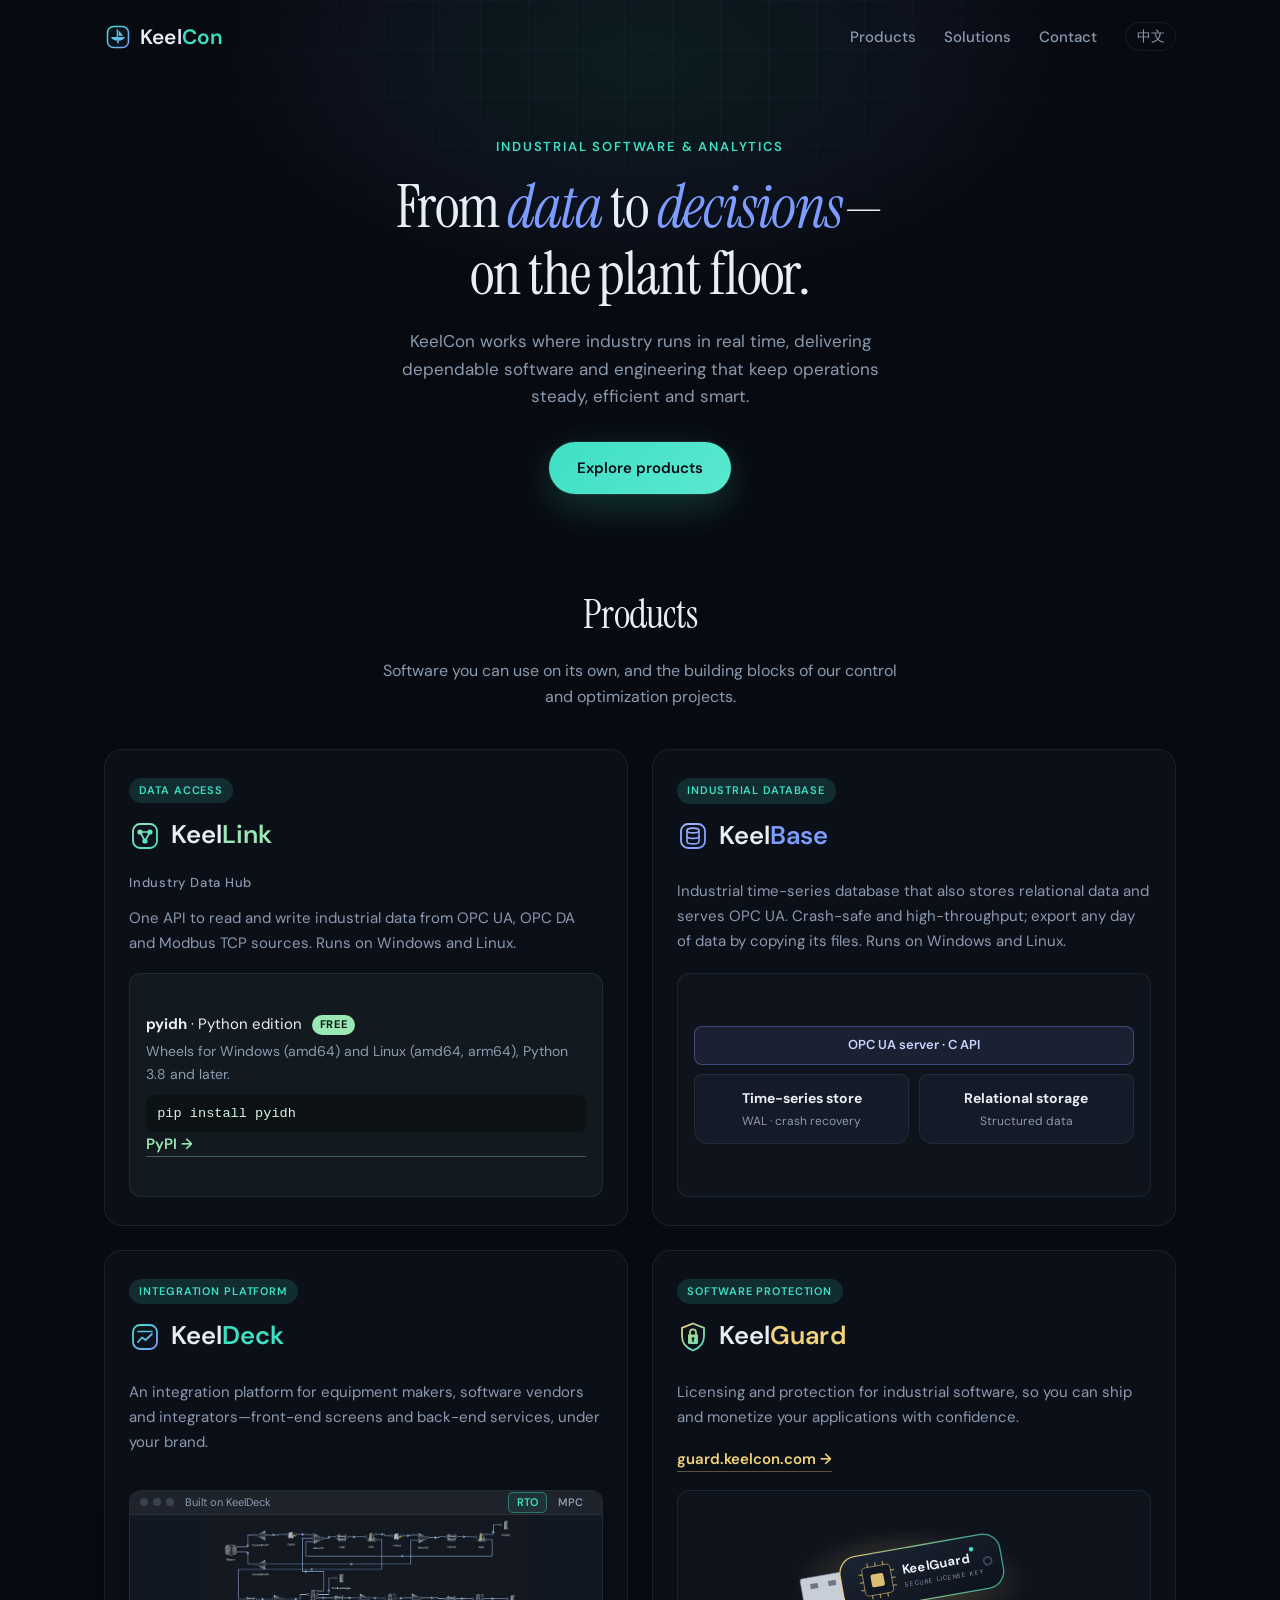
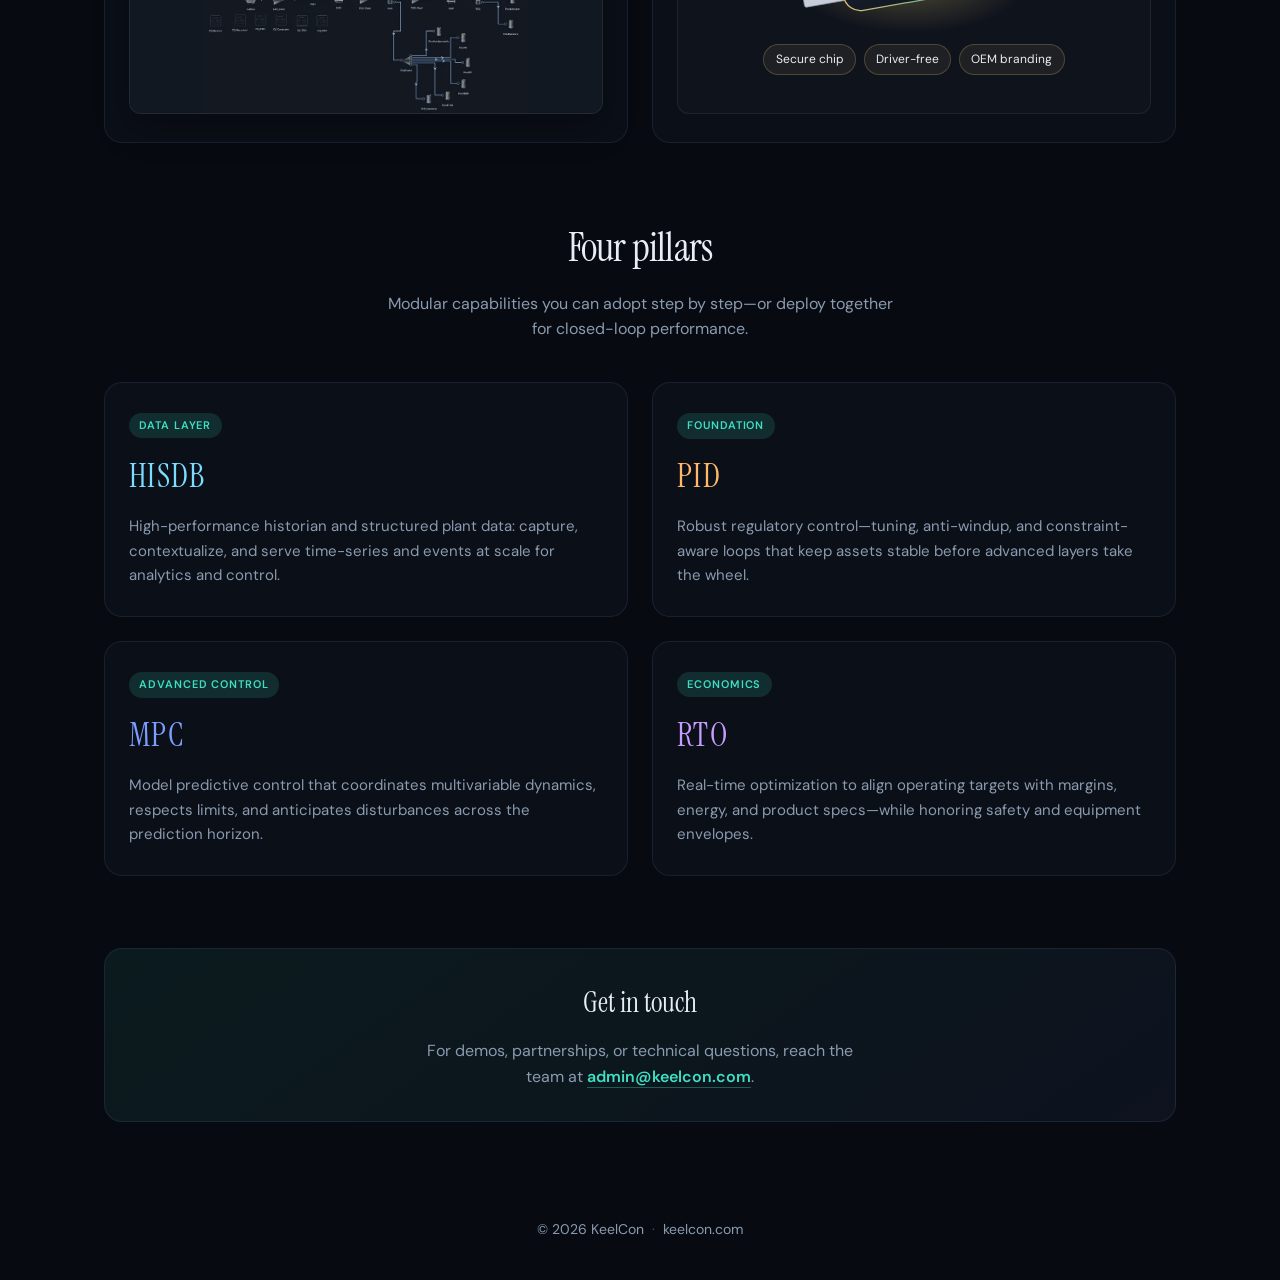
==== commit 3d6e90a4: "KeelBase: relational data without naming SQLite; day-file export - Description says it also stores r" ====
--- a/index.html
+++ b/index.html
@@ -87,15 +87,15 @@
             <span class="pillar-tag">Industrial database</span>
             <h3 class="pillar-name"><span class="brand-lockup"><svg class="brand-mark" viewBox="0 0 32 32" fill="none" aria-hidden="true"><defs><linearGradient id="kb-g" x1="4" y1="3" x2="28" y2="29" gradientUnits="userSpaceOnUse"><stop stop-color="#a5b4ff"/><stop offset="1" stop-color="#7c9cff"/></linearGradient></defs><rect x="4" y="4" width="24" height="24" rx="7" fill="#0d131d" stroke="url(#kb-g)" stroke-width="1.8"/><ellipse cx="16" cy="10.5" rx="6" ry="2.4" stroke="url(#kb-g)" stroke-width="1.6"/><path d="M10 10.5v11c0 1.3 2.7 2.4 6 2.4s6-1.1 6-2.4v-11" stroke="url(#kb-g)" stroke-width="1.6"/><path d="M10 16c0 1.3 2.7 2.4 6 2.4s6-1.1 6-2.4" stroke="url(#kb-g)" stroke-width="1.6"/></svg><span class="brand-word">Keel<b>Base</b></span></span></h3>
             <p class="pillar-desc">
-              An industrial time-series database with built-in SQLite relational
-              storage and an OPC UA server: crash-safe, high-throughput, on
-              Windows and Linux.
+              Industrial time-series database that also stores relational data
+              and serves OPC UA. Crash-safe and high-throughput; export any day
+              of data by copying its files. Runs on Windows and Linux.
             </p>
             <div class="pillar-visual base-visual" aria-hidden="true">
               <div class="base-api">OPC UA server · C API</div>
               <div class="base-stores">
                 <div class="base-store"><b>Time-series store</b><span>WAL · crash recovery</span></div>
-                <div class="base-store"><b>Relational store</b><span>SQLite</span></div>
+                <div class="base-store"><b>Relational storage</b><span>Structured data</span></div>
               </div>
             </div>
           </li>
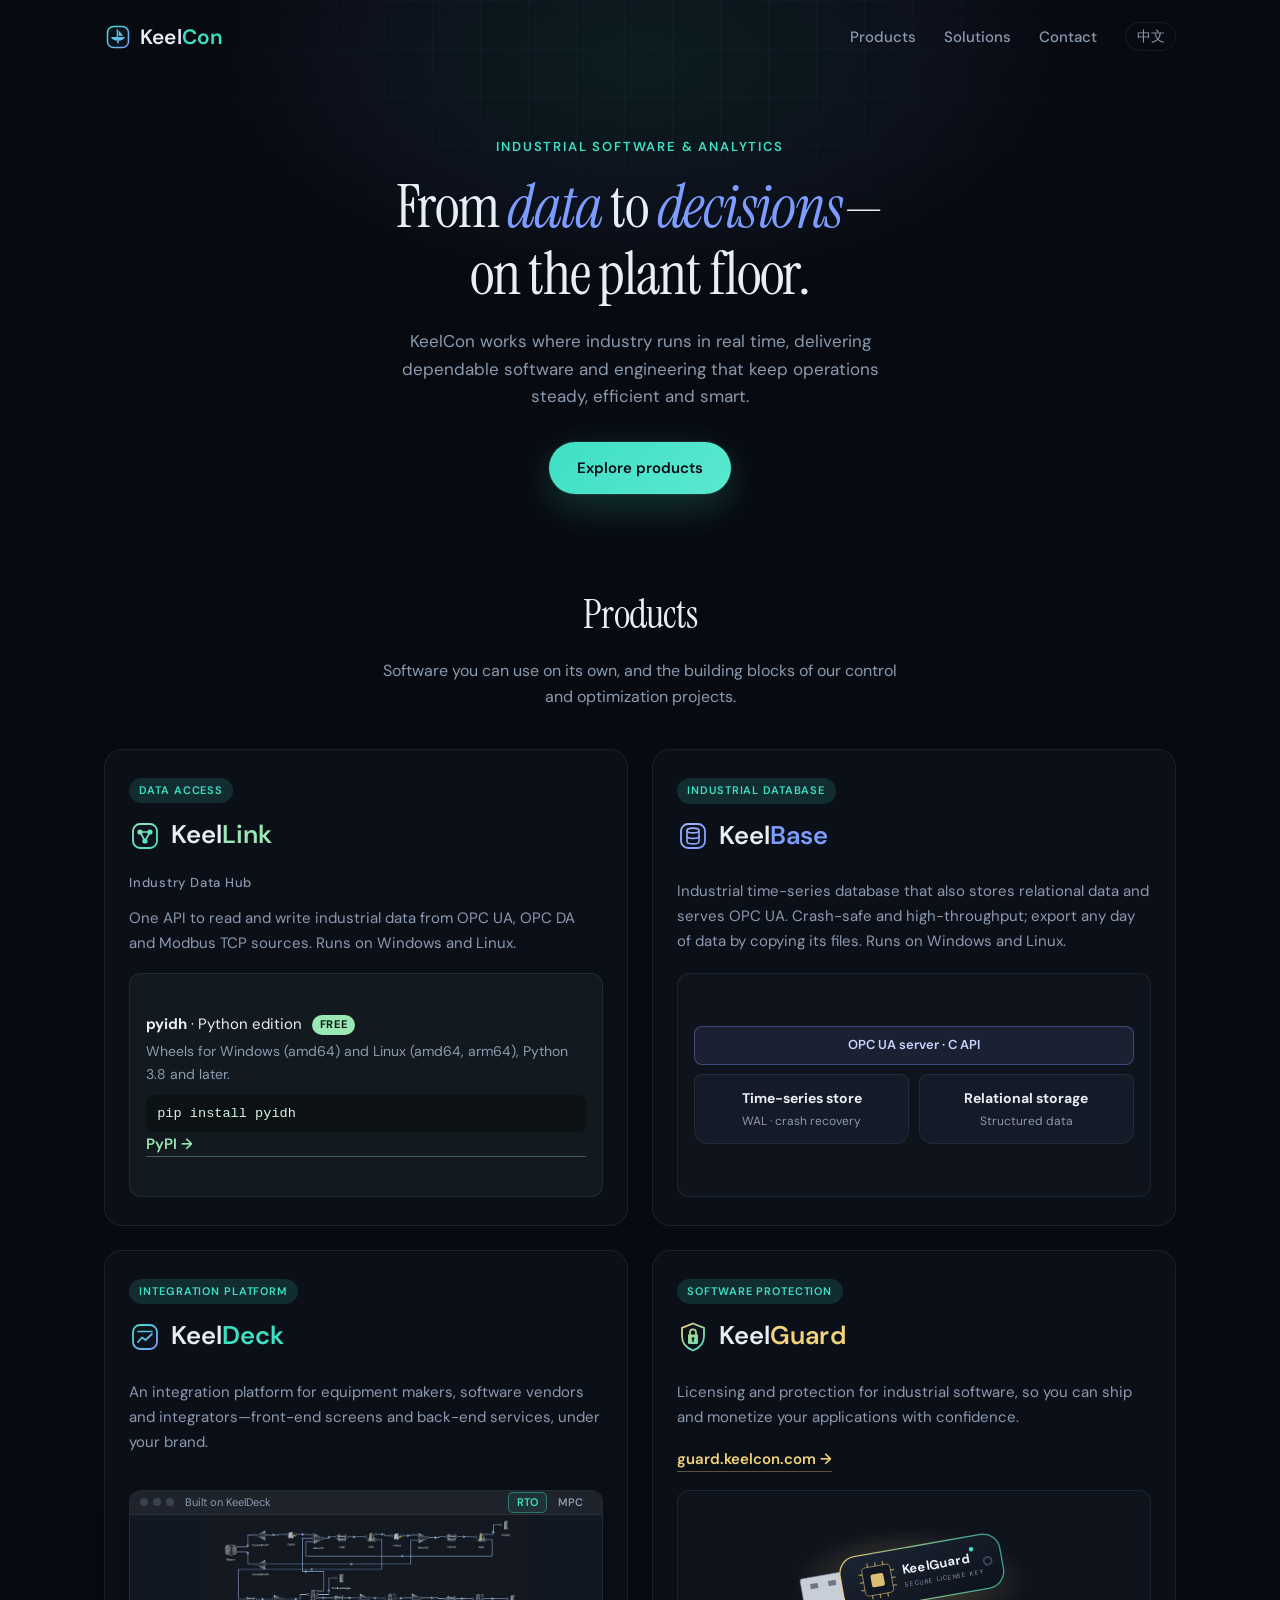
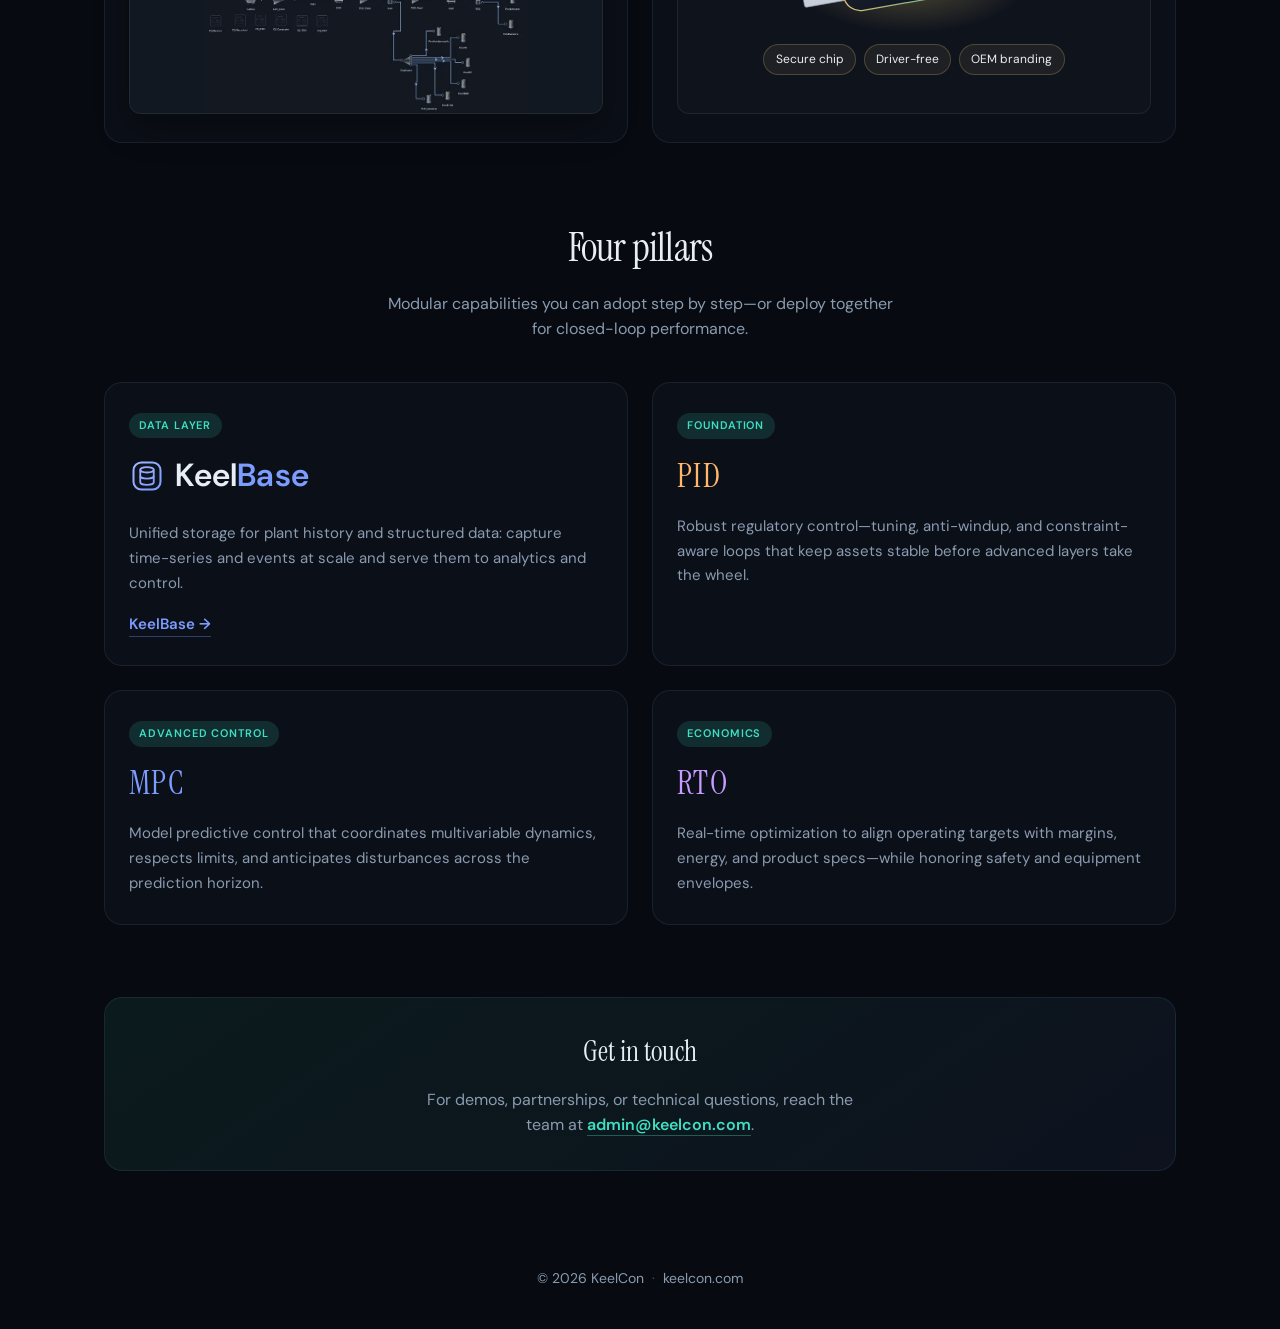
==== commit a80ad062: "Data-layer pillar is now KeelBase, linked to its product card HISDB duplicated the KeelBase product." ====
--- a/index.html
+++ b/index.html
@@ -27,7 +27,7 @@
       href="https://fonts.googleapis.com/css2?family=DM+Sans:ital,opsz,wght@0,9..40,400;0,9..40,500;0,9..40,600;0,9..40,700;1,9..40,400&family=Instrument+Serif:ital@0;1&display=swap"
       rel="stylesheet"
     />
-    <link rel="stylesheet" href="/styles.css?v=9" />
+    <link rel="stylesheet" href="/styles.css?v=10" />
   </head>
   <body>
     <div class="bg-grid" aria-hidden="true"></div>
@@ -83,7 +83,7 @@
               <a class="pillar-link" href="https://pypi.org/project/pyidh/">PyPI →</a>
             </div>
           </li>
-          <li class="pillar pillar--keelbase">
+          <li class="pillar pillar--keelbase" id="keelbase">
             <span class="pillar-tag">Industrial database</span>
             <h3 class="pillar-name"><span class="brand-lockup"><svg class="brand-mark" viewBox="0 0 32 32" fill="none" aria-hidden="true"><defs><linearGradient id="kb-g" x1="4" y1="3" x2="28" y2="29" gradientUnits="userSpaceOnUse"><stop stop-color="#a5b4ff"/><stop offset="1" stop-color="#7c9cff"/></linearGradient></defs><rect x="4" y="4" width="24" height="24" rx="7" fill="#0d131d" stroke="url(#kb-g)" stroke-width="1.8"/><ellipse cx="16" cy="10.5" rx="6" ry="2.4" stroke="url(#kb-g)" stroke-width="1.6"/><path d="M10 10.5v11c0 1.3 2.7 2.4 6 2.4s6-1.1 6-2.4v-11" stroke="url(#kb-g)" stroke-width="1.6"/><path d="M10 16c0 1.3 2.7 2.4 6 2.4s6-1.1 6-2.4" stroke="url(#kb-g)" stroke-width="1.6"/></svg><span class="brand-word">Keel<b>Base</b></span></span></h3>
             <p class="pillar-desc">
@@ -181,14 +181,15 @@
         </div>
 
         <ul class="pillar-grid">
-          <li class="pillar pillar--hisdb">
+          <li class="pillar pillar--keelbase">
             <span class="pillar-tag">Data layer</span>
-            <h3 class="pillar-name">HISDB</h3>
-            <p class="pillar-desc">
-              High-performance historian and structured plant data: capture,
-              contextualize, and serve time-series and events at scale for
-              analytics and control.
-            </p>
+            <h3 class="pillar-name"><span class="brand-lockup"><svg class="brand-mark" viewBox="0 0 32 32" fill="none" aria-hidden="true"><defs><linearGradient id="kb-g2" x1="4" y1="3" x2="28" y2="29" gradientUnits="userSpaceOnUse"><stop stop-color="#a5b4ff"/><stop offset="1" stop-color="#7c9cff"/></linearGradient></defs><rect x="4" y="4" width="24" height="24" rx="7" fill="#0d131d" stroke="url(#kb-g2)" stroke-width="1.8"/><ellipse cx="16" cy="10.5" rx="6" ry="2.4" stroke="url(#kb-g2)" stroke-width="1.6"/><path d="M10 10.5v11c0 1.3 2.7 2.4 6 2.4s6-1.1 6-2.4v-11" stroke="url(#kb-g2)" stroke-width="1.6"/><path d="M10 16c0 1.3 2.7 2.4 6 2.4s6-1.1 6-2.4" stroke="url(#kb-g2)" stroke-width="1.6"/></svg><span class="brand-word">Keel<b>Base</b></span></span></h3>
+            <p class="pillar-desc">
+              Unified storage for plant history and structured data: capture
+              time-series and events at scale and serve them to analytics and
+              control.
+            </p>
+            <a class="pillar-link" href="#keelbase">KeelBase →</a>
           </li>
           <li class="pillar pillar--pid">
             <span class="pillar-tag">Foundation</span>
--- a/styles.css
+++ b/styles.css
@@ -357,8 +357,27 @@
   line-height: 1.65;
 }
 
-.pillar--hisdb .pillar-name {
-  color: #7cdbff;
+.pillar--keelbase .pillar-link {
+  color: #7c9cff;
+  border-bottom-color: rgba(124, 156, 255, 0.35);
+}
+
+.pillar--keelbase .pillar-link:hover {
+  border-bottom-color: rgba(124, 156, 255, 0.8);
+}
+
+#keelbase {
+  scroll-margin-top: 1.5rem;
+}
+
+/* In the pillars, the KeelBase lockup matches the size of PID / MPC / RTO. */
+.solutions .brand-lockup {
+  font-size: 2rem;
+}
+
+.solutions .brand-lockup .brand-mark {
+  width: 36px;
+  height: 36px;
 }
 
 .pillar--pid .pillar-name {
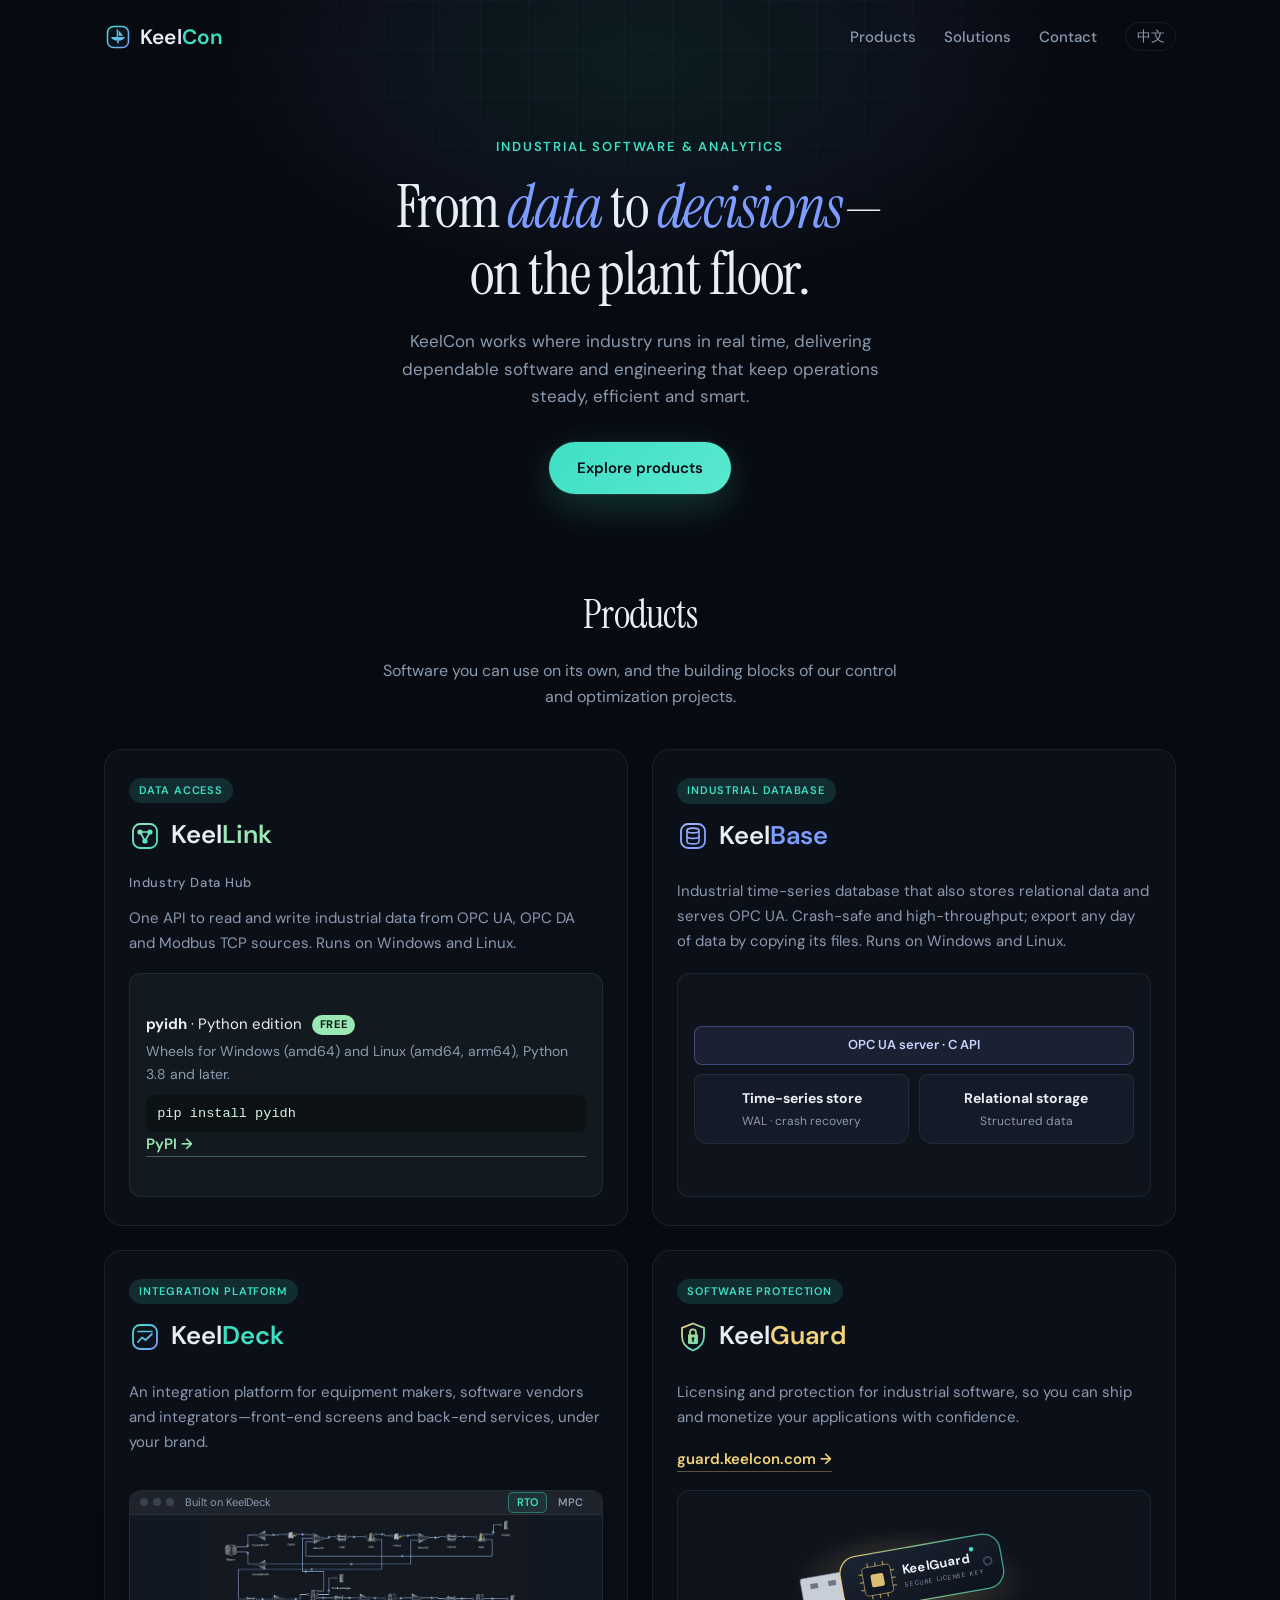
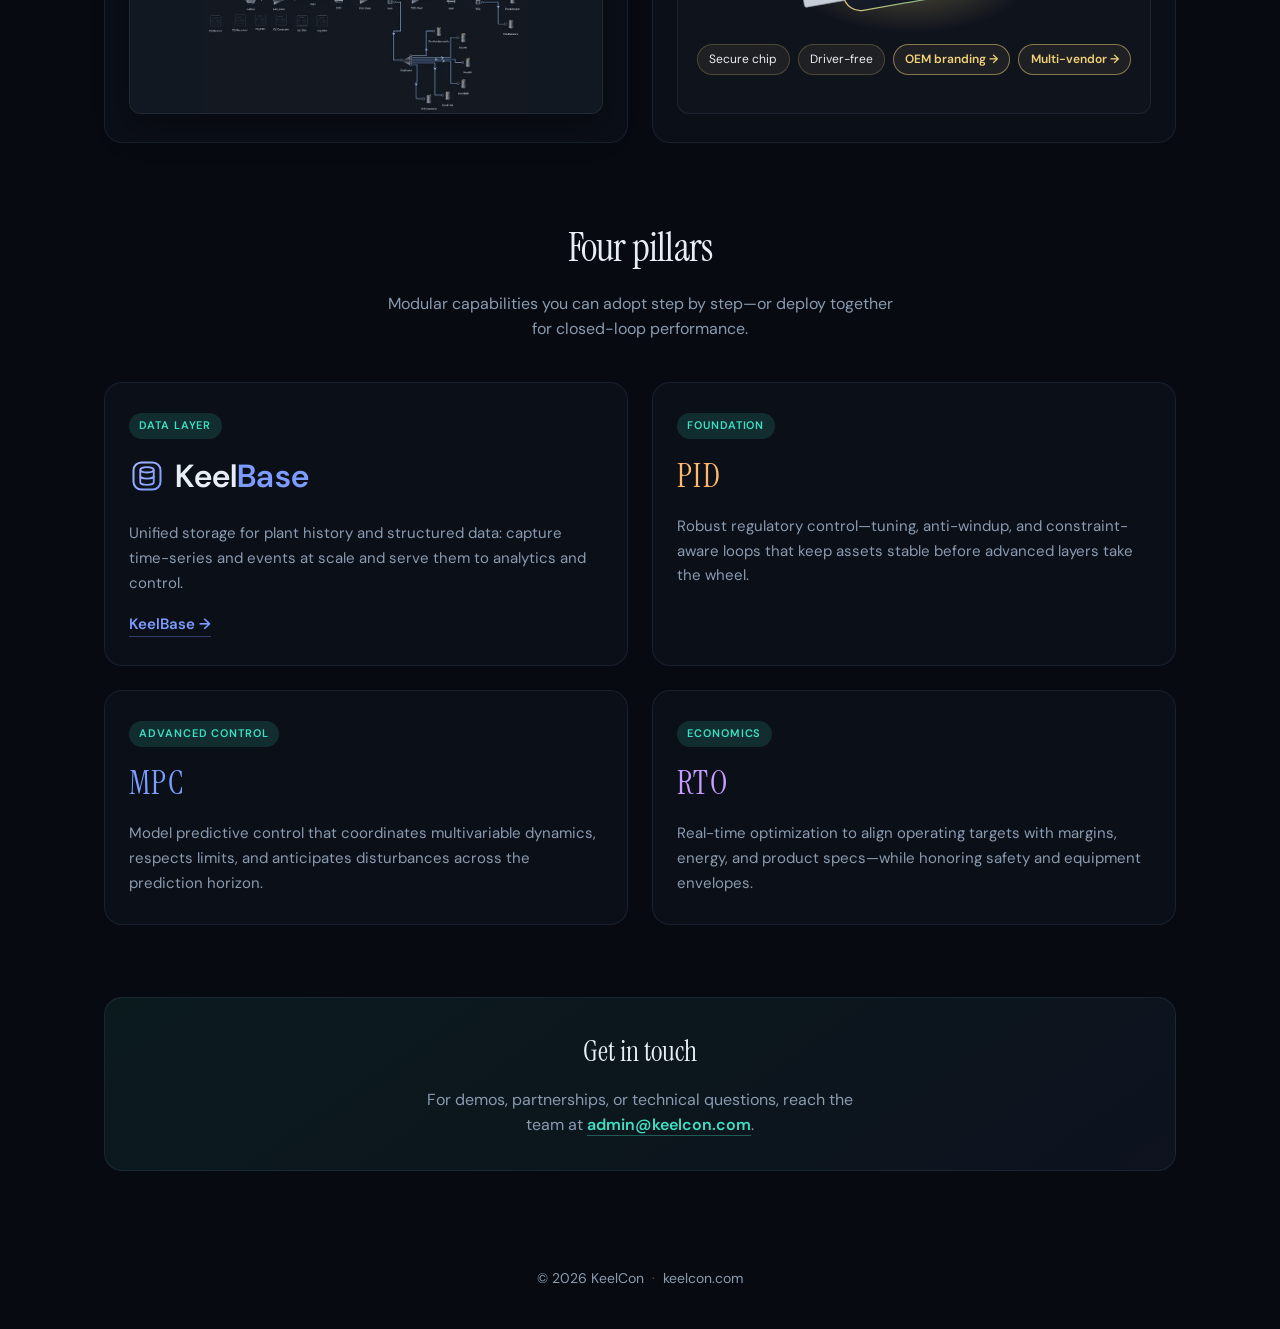
==== commit 015a3b8a: "KeelGuard card links to OEM and multi-vendor on the Guard site Two of the card's pills become links " ====
--- a/index.html
+++ b/index.html
@@ -27,7 +27,7 @@
       href="https://fonts.googleapis.com/css2?family=DM+Sans:ital,opsz,wght@0,9..40,400;0,9..40,500;0,9..40,600;0,9..40,700;1,9..40,400&family=Instrument+Serif:ital@0;1&display=swap"
       rel="stylesheet"
     />
-    <link rel="stylesheet" href="/styles.css?v=10" />
+    <link rel="stylesheet" href="/styles.css?v=11" />
   </head>
   <body>
     <div class="bg-grid" aria-hidden="true"></div>
@@ -165,7 +165,7 @@
                   <circle cx="310" cy="118" r="3.5" fill="#3ee0c4" />
                 </g>
               </svg>
-              <ul class="cap-list"><li>Secure chip</li><li>Driver-free</li><li>OEM branding</li></ul>
+              <ul class="cap-list"><li>Secure chip</li><li>Driver-free</li><li class="cap-link"><a href="https://guard.keelcon.com/en/#oem">OEM branding →</a></li><li class="cap-link"><a href="https://guard.keelcon.com/en/#multivendor">Multi-vendor →</a></li></ul>
             </div>
           </li>
         </ul>
--- a/styles.css
+++ b/styles.css
@@ -681,6 +681,21 @@
   border-radius: 999px;
 }
 
+.guard-visual .cap-list .cap-link {
+  border-color: rgba(242, 210, 122, 0.5);
+}
+
+.cap-link a {
+  font-weight: 600;
+  color: #f2d27a;
+  text-decoration: none;
+}
+
+.cap-link a:hover {
+  text-decoration: underline;
+  text-underline-offset: 3px;
+}
+
 .guard-visual .cap-list li {
   padding: 0.3rem 0.7rem;
   font-size: 0.75rem;
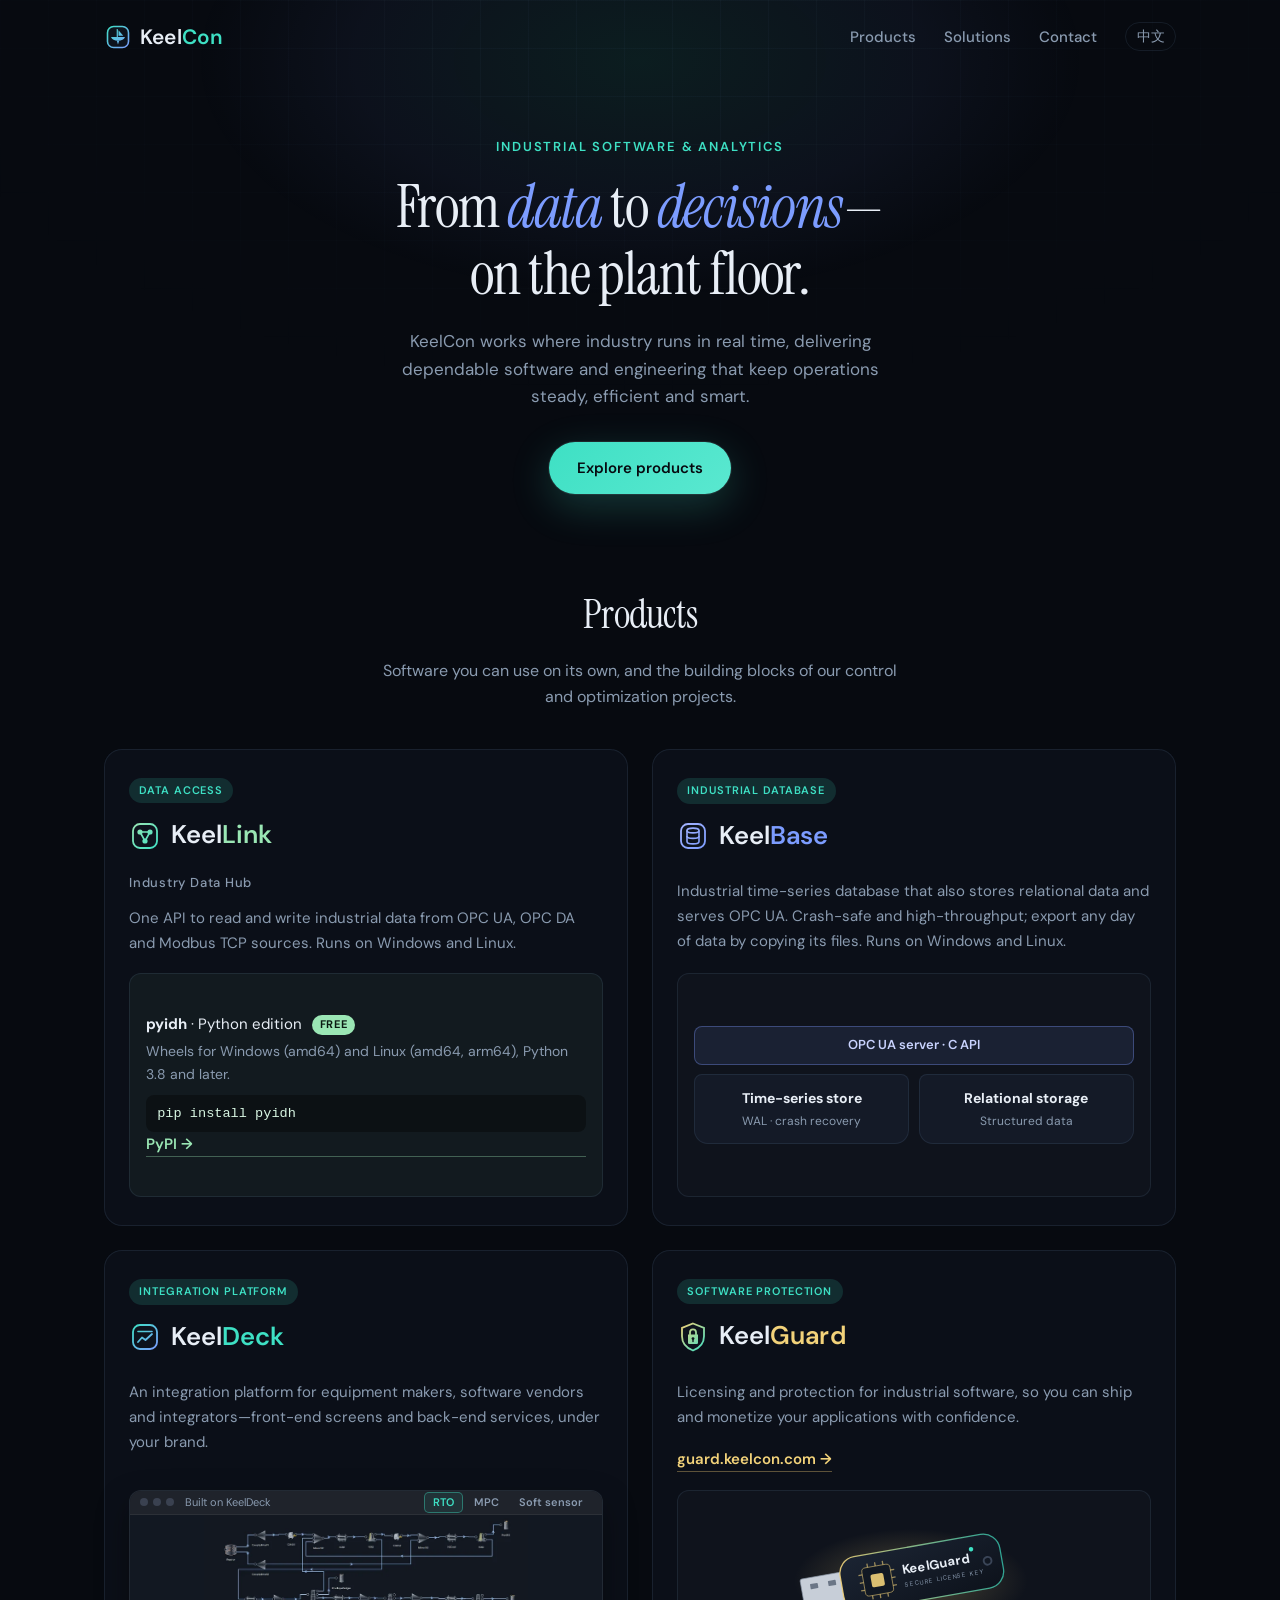
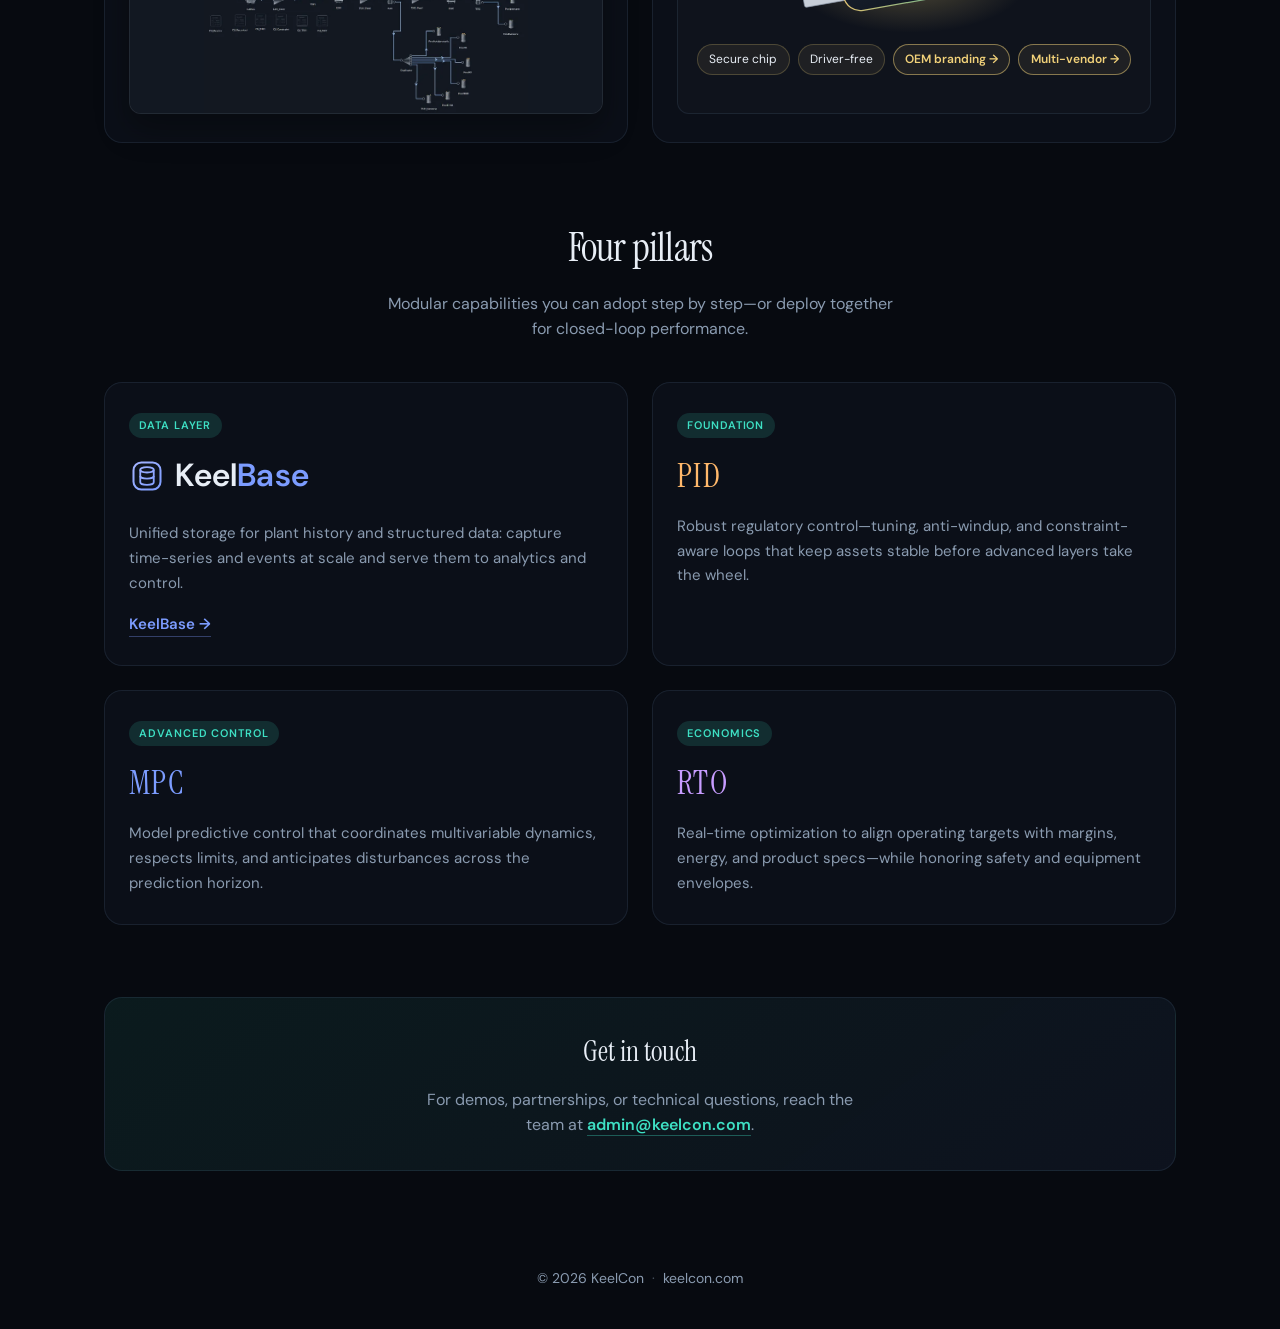
==== commit ce30947c: "Add a soft-sensor screenshot to the KeelDeck card Third tab next to RTO and MPC, from a soft-sensor " ====
--- a/index.html
+++ b/index.html
@@ -27,7 +27,7 @@
       href="https://fonts.googleapis.com/css2?family=DM+Sans:ital,opsz,wght@0,9..40,400;0,9..40,500;0,9..40,600;0,9..40,700;1,9..40,400&family=Instrument+Serif:ital@0;1&display=swap"
       rel="stylesheet"
     />
-    <link rel="stylesheet" href="/styles.css?v=11" />
+    <link rel="stylesheet" href="/styles.css?v=12" />
   </head>
   <body>
     <div class="bg-grid" aria-hidden="true"></div>
@@ -114,6 +114,7 @@
                 <span class="deck-tabs" role="tablist" aria-label="Screenshots">
                   <button type="button" role="tab" aria-selected="true" data-shot="rto">RTO</button>
                   <button type="button" role="tab" aria-selected="false" data-shot="mpc">MPC</button>
+                  <button type="button" role="tab" aria-selected="false" data-shot="soft">Soft sensor</button>
                 </span>
               </div>
               <a class="deck-shot-img fit-contain is-active" data-shot="rto" href="/img/keeldeck-rto-full.webp" target="_blank" rel="noopener" title="View full screenshot">
@@ -121,6 +122,9 @@
               </a>
               <a class="deck-shot-img" data-shot="mpc" href="/img/keeldeck-full.webp?v=2" target="_blank" rel="noopener" title="View full screenshot">
                 <img src="/img/keeldeck-card.webp?v=2" width="694" height="408" alt="An advanced process control (MPC) client built on KeelDeck: identification test trends for three manipulated variables" loading="lazy" decoding="async" />
+              </a>
+              <a class="deck-shot-img" data-shot="soft" href="/img/keeldeck-softsensor-full.webp" target="_blank" rel="noopener" title="View full screenshot">
+                <img src="/img/keeldeck-softsensor-card.webp" width="1110" height="444" alt="A soft-sensor modelling client built on KeelDeck: delay search results in the dynamic selection step" loading="lazy" decoding="async" />
               </a>
             </div>
           </li>
--- a/styles.css
+++ b/styles.css
@@ -600,6 +600,7 @@
 }
 
 .deck-tabs button {
+  white-space: nowrap;
   padding: 1px 8px;
   font: inherit;
   font-size: 0.6875rem;
@@ -615,6 +616,14 @@
   color: var(--accent);
   background: rgba(62, 224, 196, 0.08);
   border-color: rgba(62, 224, 196, 0.4);
+}
+
+/* Narrow screens: the card title already names KeelDeck, so drop the label
+   and keep the three tabs on one line. */
+@media (max-width: 420px) {
+  .deck-shot-label {
+    display: none;
+  }
 }
 
 .deck-tabs button:focus-visible {
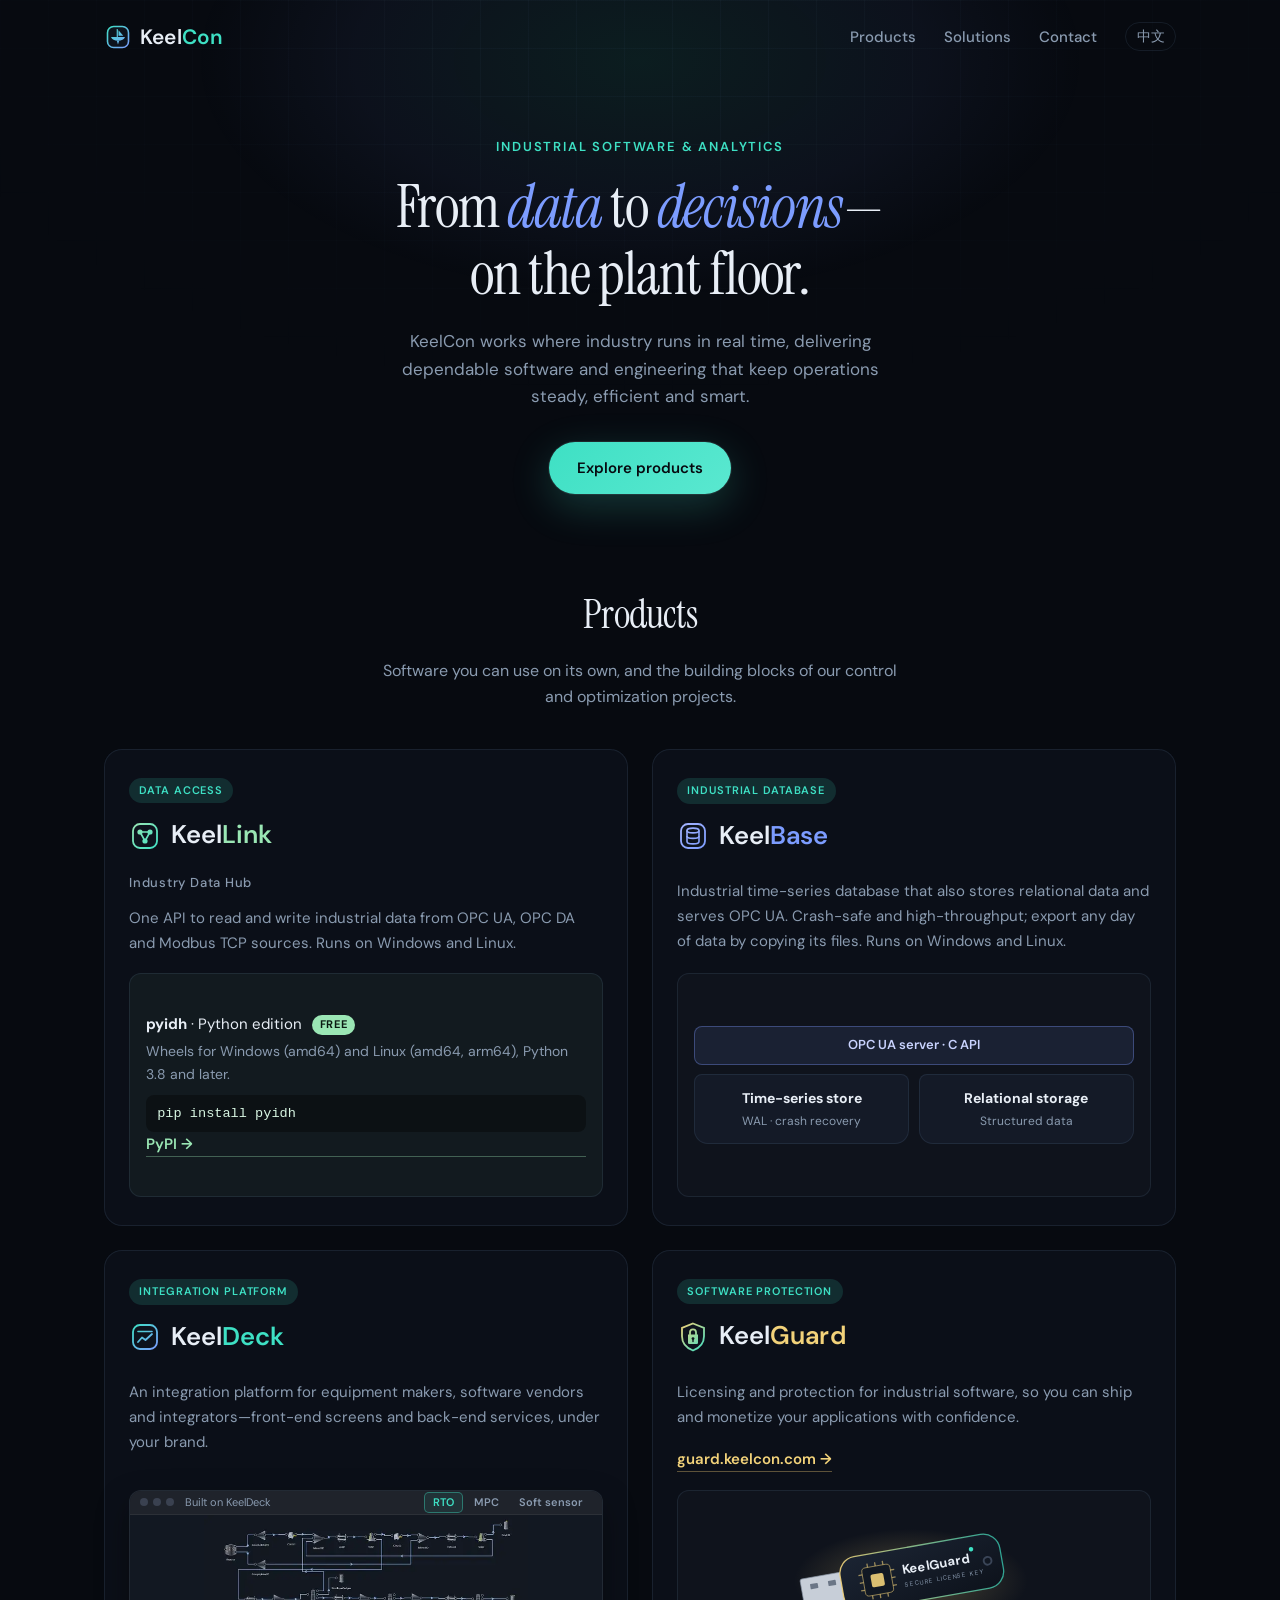
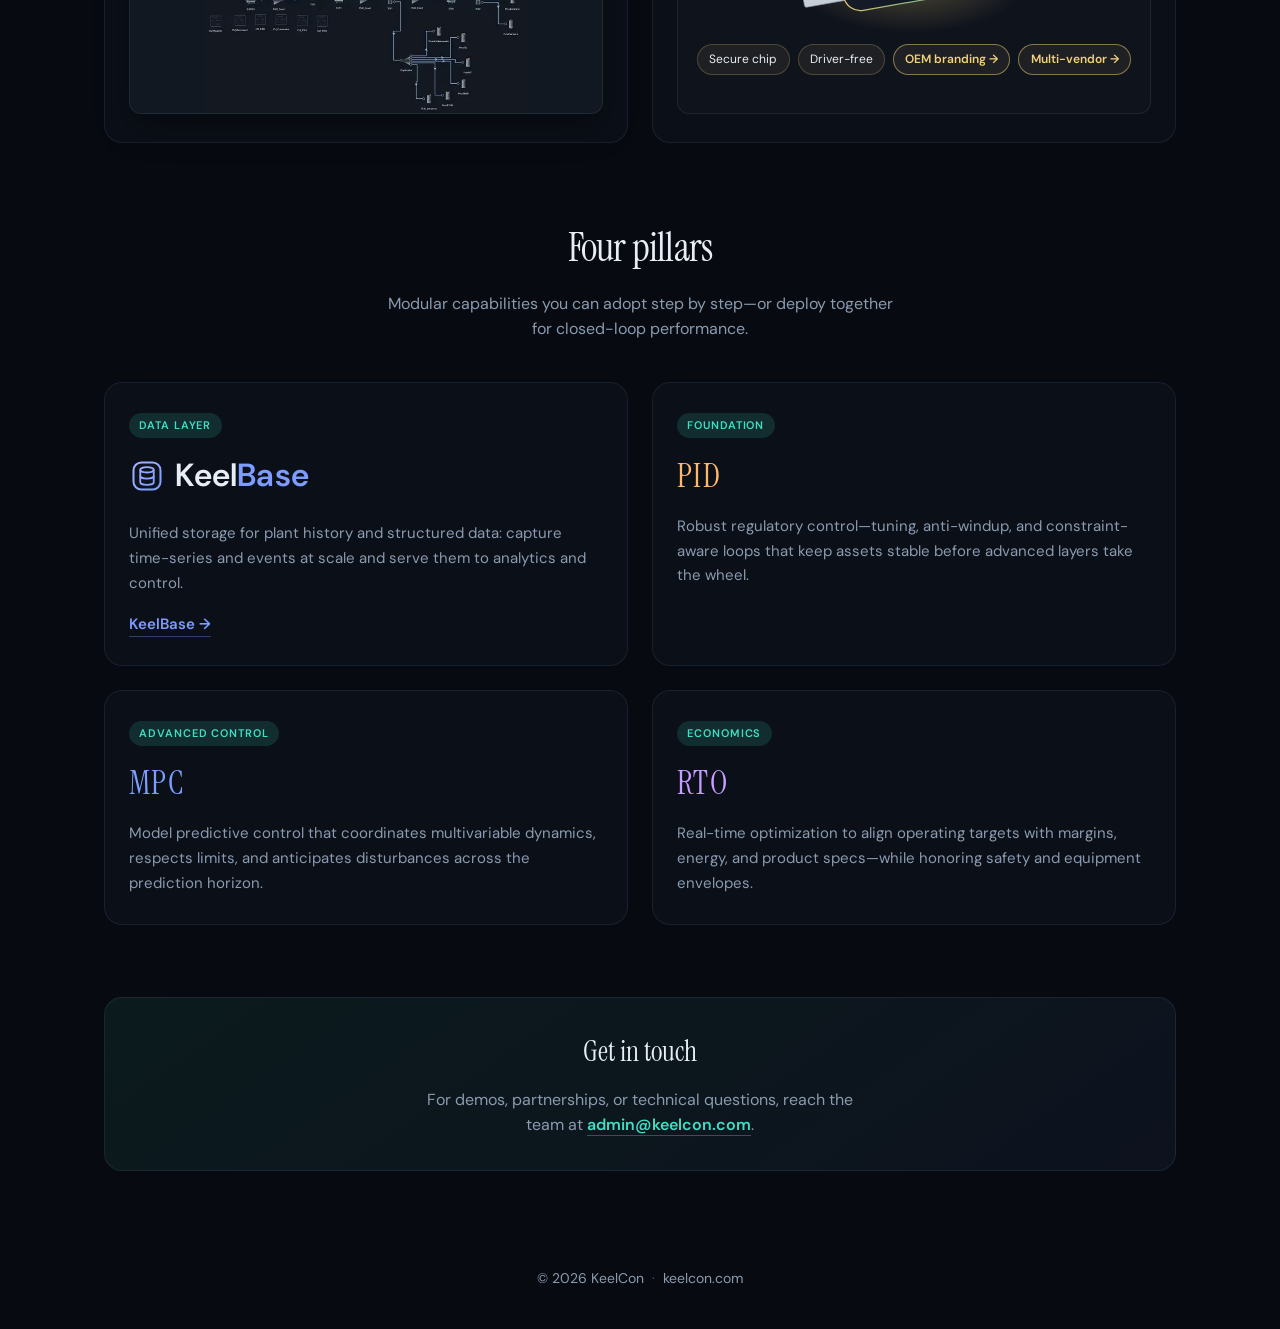
==== commit 0b65bf83: "Make KeelDeck screenshot tabs switch instantly on phones - 640px variants of the three card shots (a" ====
--- a/index.html
+++ b/index.html
@@ -118,13 +118,13 @@
                 </span>
               </div>
               <a class="deck-shot-img fit-contain is-active" data-shot="rto" href="/img/keeldeck-rto-full.webp" target="_blank" rel="noopener" title="View full screenshot">
-                <img src="/img/keeldeck-rto-card.webp" width="760" height="465" alt="A real-time optimization (RTO) client built on KeelDeck: process flowsheet" loading="lazy" decoding="async" />
+                <img src="/img/keeldeck-rto-card.webp" srcset="/img/keeldeck-rto-card-640.webp 640w, /img/keeldeck-rto-card.webp 760w" sizes="(min-width: 1120px) 500px, (min-width: 720px) calc(50vw - 64px), calc(100vw - 80px)" width="760" height="465" alt="A real-time optimization (RTO) client built on KeelDeck: process flowsheet" loading="lazy" decoding="async" />
               </a>
               <a class="deck-shot-img" data-shot="mpc" href="/img/keeldeck-full.webp?v=2" target="_blank" rel="noopener" title="View full screenshot">
-                <img src="/img/keeldeck-card.webp?v=2" width="694" height="408" alt="An advanced process control (MPC) client built on KeelDeck: identification test trends for three manipulated variables" loading="lazy" decoding="async" />
+                <img src="/img/keeldeck-card.webp?v=2" srcset="/img/keeldeck-mpc-card-640.webp 640w, /img/keeldeck-card.webp?v=2 694w" sizes="(min-width: 1120px) 500px, (min-width: 720px) calc(50vw - 64px), calc(100vw - 80px)" width="694" height="408" alt="An advanced process control (MPC) client built on KeelDeck: identification test trends for three manipulated variables" loading="lazy" decoding="async" />
               </a>
               <a class="deck-shot-img" data-shot="soft" href="/img/keeldeck-softsensor-full.webp" target="_blank" rel="noopener" title="View full screenshot">
-                <img src="/img/keeldeck-softsensor-card.webp" width="1110" height="444" alt="A soft-sensor modelling client built on KeelDeck: delay search results in the dynamic selection step" loading="lazy" decoding="async" />
+                <img src="/img/keeldeck-softsensor-card.webp" srcset="/img/keeldeck-softsensor-card-640.webp 640w, /img/keeldeck-softsensor-card.webp 1110w" sizes="(min-width: 1120px) 500px, (min-width: 720px) calc(50vw - 64px), calc(100vw - 80px)" width="1110" height="444" alt="A soft-sensor modelling client built on KeelDeck: delay search results in the dynamic selection step" loading="lazy" decoding="async" />
               </a>
             </div>
           </li>
@@ -261,6 +261,20 @@
           });
         });
       });
+      // Fetch every screenshot as the KeelDeck card approaches the viewport,
+      // so switching tabs shows the image at once instead of starting a download.
+      (function () {
+        var box = document.querySelector(".deck-shot");
+        if (!box) return;
+        var warm = function () {
+          box.querySelectorAll("img[loading=lazy]").forEach(function (img) { img.loading = "eager"; });
+        };
+        if (!("IntersectionObserver" in window)) return warm();
+        var io = new IntersectionObserver(function (entries) {
+          if (entries.some(function (e) { return e.isIntersecting; })) { warm(); io.disconnect(); }
+        }, { rootMargin: "300px 0px" });
+        io.observe(box);
+      })();
     </script>
   </body>
 </html>
